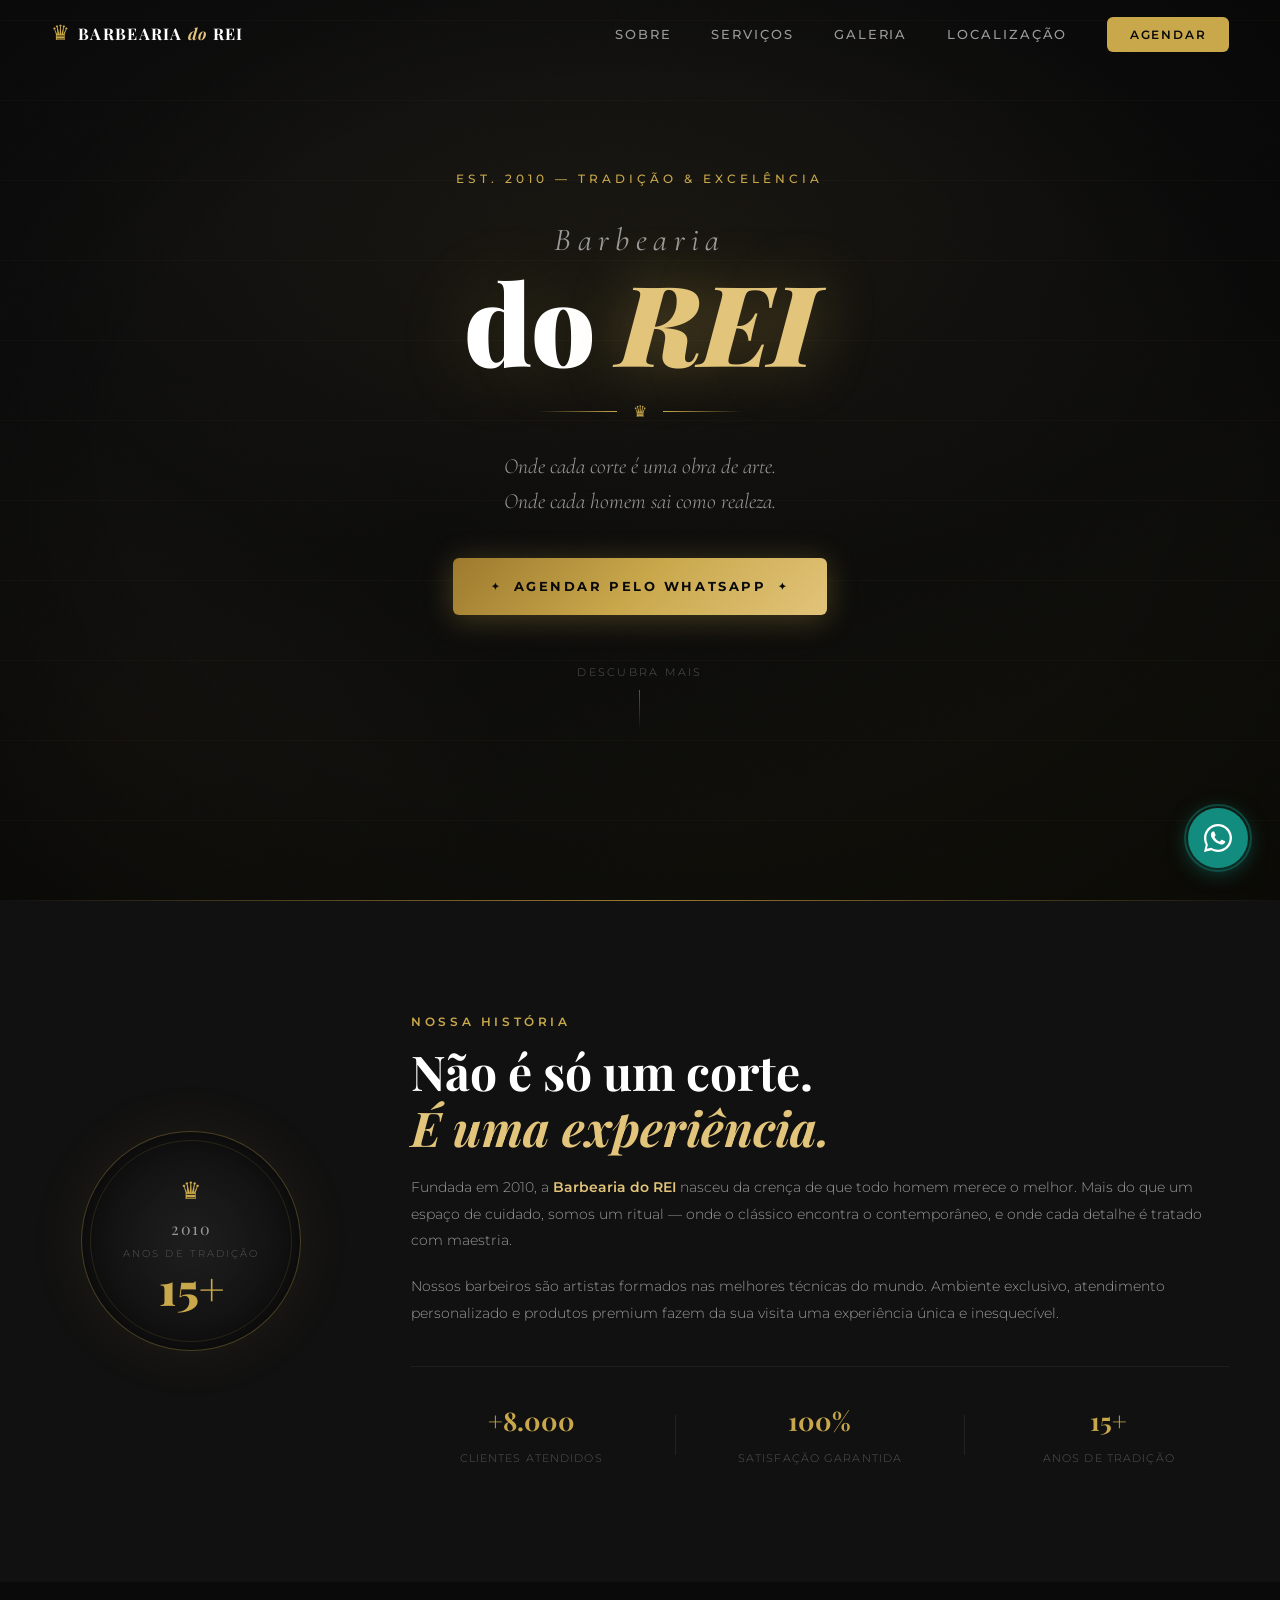
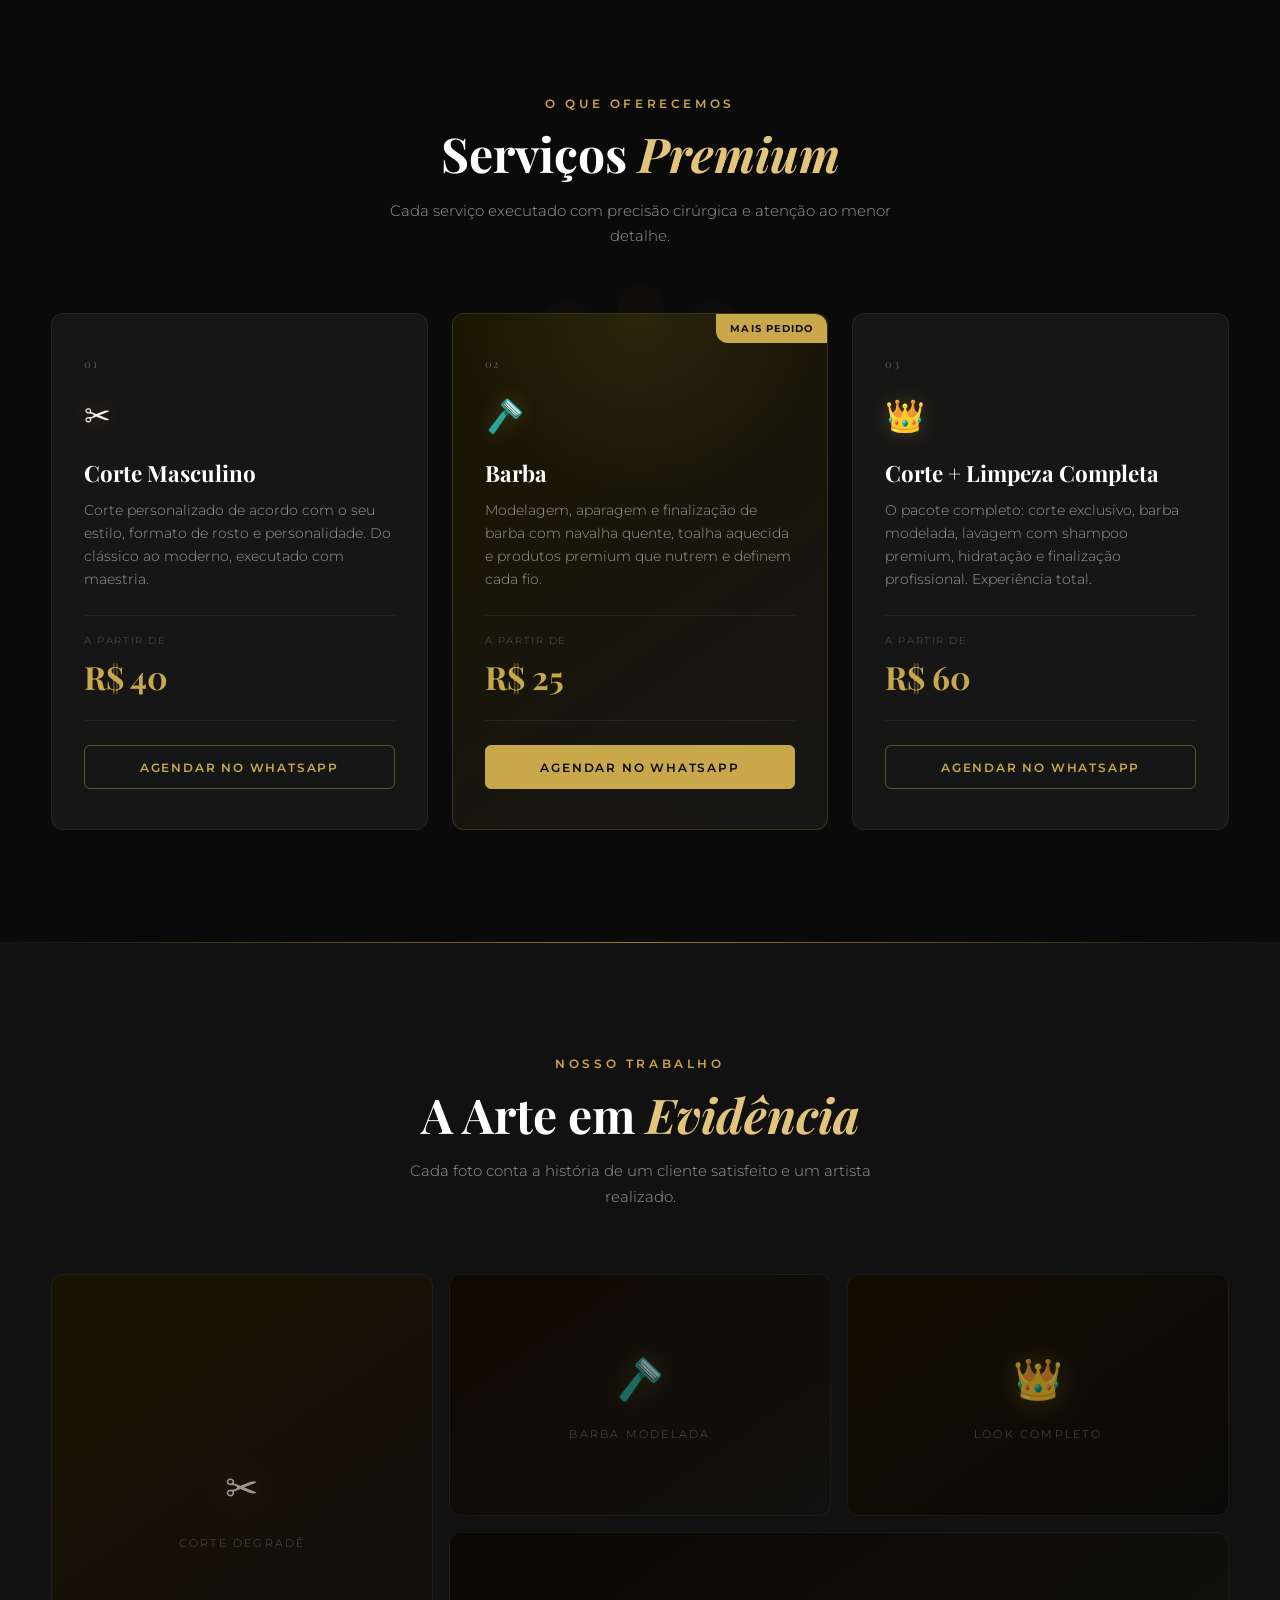
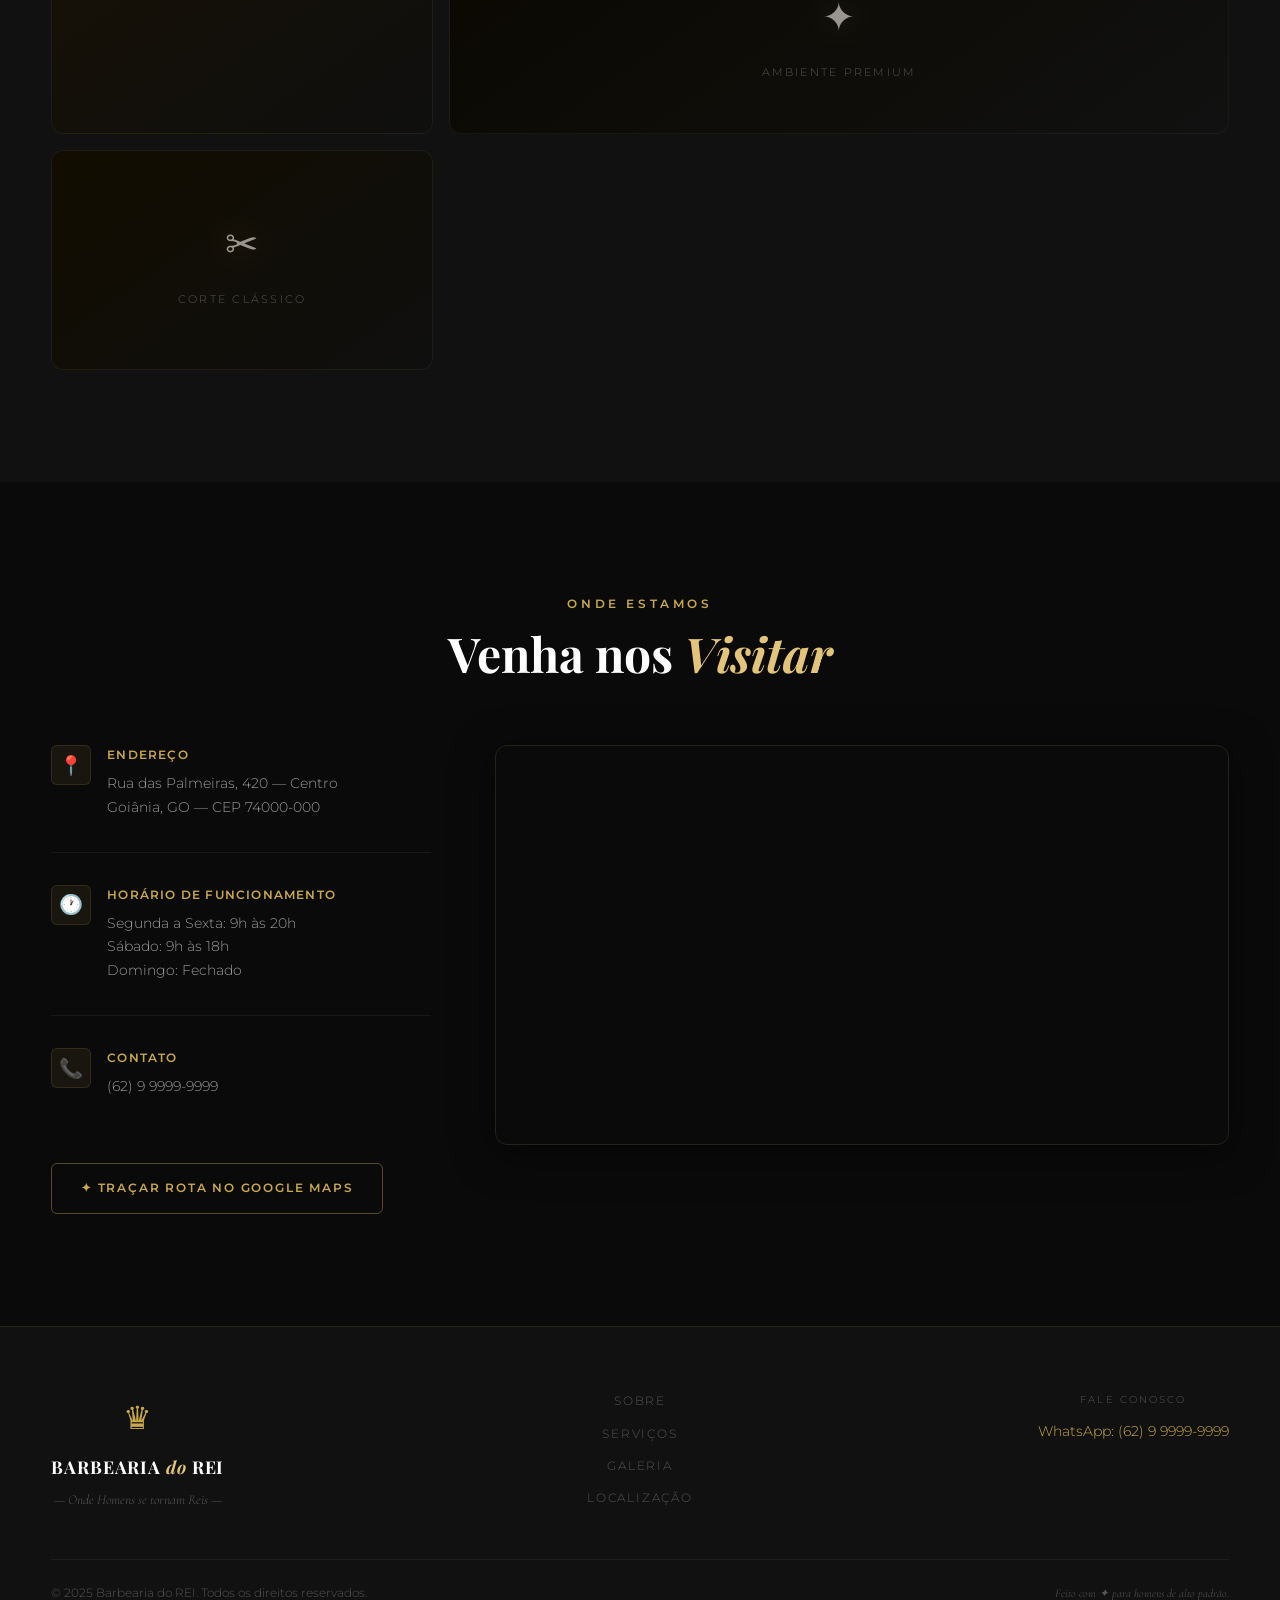
==== scripts/index.html @ 96e4cac2 "primeiro commit" ====
<!DOCTYPE html>
<html lang="pt-BR">
<head>
  <meta charset="UTF-8" />
  <meta name="viewport" content="width=device-width, initial-scale=1.0" />
  <title>Barbearia do REI — Cortes de Realeza</title>
  <link rel="stylesheet" href="style.css" />
  <link rel="preconnect" href="https://fonts.googleapis.com" />
  <link href="https://fonts.googleapis.com/css2?family=Playfair+Display:wght@400;700;900&family=Cormorant+Garamond:ital,wght@0,400;0,600;1,400&family=Montserrat:wght@300;400;500;600&display=swap" rel="stylesheet" />
</head>
<body>

  <!-- ========== NAVBAR ========== -->
  <nav class="navbar" id="navbar">
    <div class="nav-inner">
      <a href="#hero" class="nav-logo">
        <span class="logo-crown">♛</span>
        <span class="logo-text">BARBEARIA <em>do</em> REI</span>
      </a>
      <button class="nav-toggle" id="navToggle" aria-label="Menu">
        <span></span><span></span><span></span>
      </button>
      <ul class="nav-links" id="navLinks">
        <li><a href="#sobre" class="nav-link">Sobre</a></li>
        <li><a href="#servicos" class="nav-link">Serviços</a></li>
        <li><a href="#galeria" class="nav-link">Galeria</a></li>
        <li><a href="#localizacao" class="nav-link">Localização</a></li>
        <li>
          <a href="https://wa.me/5562999999999?text=Olá%2C%20quero%20agendar%20um%20horário%20na%20Barbearia%20do%20REI"
             class="nav-cta" target="_blank" rel="noopener">Agendar</a>
        </li>
      </ul>
    </div>
  </nav>

  <!-- ========== HERO ========== -->
  <section class="hero" id="hero">
    <div class="hero-bg">
      <div class="hero-grain"></div>
      <div class="hero-vignette"></div>
      <div class="hero-lines"></div>
    </div>
    <div class="hero-content">
      <p class="hero-eyebrow">Est. 2010 — Tradição &amp; Excelência</p>
      <h1 class="hero-title">
        <span class="hero-title-sub">Barbearia</span>
        <span class="hero-title-main">do <em>REI</em></span>
      </h1>
      <div class="hero-divider">
        <span class="divider-line"></span>
        <span class="divider-crown">♛</span>
        <span class="divider-line"></span>
      </div>
      <p class="hero-tagline">Onde cada corte é uma obra de arte.<br/>Onde cada homem sai como realeza.</p>
      <a href="https://wa.me/5562999999999?text=Olá%2C%20quero%20agendar%20um%20horário%20na%20Barbearia%20do%20REI"
         class="btn-hero" target="_blank" rel="noopener">
        <span class="btn-icon">✦</span>
        Agendar pelo WhatsApp
        <span class="btn-icon">✦</span>
      </a>
      <div class="hero-scroll-hint">
        <span>Descubra mais</span>
        <div class="scroll-arrow"></div>
      </div>
    </div>
  </section>

  <!-- ========== SOBRE ========== -->
  <section class="sobre" id="sobre">
    <div class="container">
      <div class="sobre-grid">
        <div class="sobre-badge-col">
          <div class="sobre-badge">
            <div class="badge-inner">
              <span class="badge-crown">♛</span>
              <span class="badge-year">2010</span>
              <span class="badge-label">Anos de Tradição</span>
              <span class="badge-number">15+</span>
            </div>
          </div>
        </div>
        <div class="sobre-text-col">
          <p class="section-eyebrow">Nossa história</p>
          <h2 class="section-title">Não é só um corte.<br/><em>É uma experiência.</em></h2>
          <p class="sobre-desc">
            Fundada em 2010, a <strong>Barbearia do REI</strong> nasceu da crença de que todo homem merece o melhor. Mais do que um espaço de cuidado, somos um ritual — onde o clássico encontra o contemporâneo, e onde cada detalhe é tratado com maestria.
          </p>
          <p class="sobre-desc">
            Nossos barbeiros são artistas formados nas melhores técnicas do mundo. Ambiente exclusivo, atendimento personalizado e produtos premium fazem da sua visita uma experiência única e inesquecível.
          </p>
          <div class="sobre-stats">
            <div class="stat">
              <span class="stat-num">+8.000</span>
              <span class="stat-label">Clientes atendidos</span>
            </div>
            <div class="stat-divider"></div>
            <div class="stat">
              <span class="stat-num">100%</span>
              <span class="stat-label">Satisfação garantida</span>
            </div>
            <div class="stat-divider"></div>
            <div class="stat">
              <span class="stat-num">15+</span>
              <span class="stat-label">Anos de tradição</span>
            </div>
          </div>
        </div>
      </div>
    </div>
  </section>

  <!-- ========== SERVIÇOS ========== -->
  <section class="servicos" id="servicos">
    <div class="container">
      <div class="section-header">
        <p class="section-eyebrow">O que oferecemos</p>
        <h2 class="section-title">Serviços <em>Premium</em></h2>
        <p class="section-sub">Cada serviço executado com precisão cirúrgica e atenção ao menor detalhe.</p>
      </div>
      <div class="cards-grid">

        <!-- Card 1 -->
        <article class="service-card" data-service="Corte Masculino">
          <div class="card-number">01</div>
          <div class="card-icon">✂</div>
          <h3 class="card-title">Corte Masculino</h3>
          <p class="card-desc">Corte personalizado de acordo com o seu estilo, formato de rosto e personalidade. Do clássico ao moderno, executado com maestria.</p>
          <div class="card-price">
            <span class="price-label">a partir de</span>
            <span class="price-value">R$ 40</span>
          </div>
          <button class="btn-agendar" onclick="agendarWhatsApp('Corte Masculino')">
            Agendar no WhatsApp
          </button>
          <div class="card-glow"></div>
        </article>

        <!-- Card 2 -->
        <article class="service-card card-featured" data-service="Barba">
          <div class="card-badge-top">Mais Pedido</div>
          <div class="card-number">02</div>
          <div class="card-icon">🪒</div>
          <h3 class="card-title">Barba</h3>
          <p class="card-desc">Modelagem, aparagem e finalização de barba com navalha quente, toalha aquecida e produtos premium que nutrem e definem cada fio.</p>
          <div class="card-price">
            <span class="price-label">a partir de</span>
            <span class="price-value">R$ 25</span>
          </div>
          <button class="btn-agendar btn-agendar-gold" onclick="agendarWhatsApp('Barba')">
            Agendar no WhatsApp
          </button>
          <div class="card-glow glow-gold"></div>
        </article>

        <!-- Card 3 -->
        <article class="service-card" data-service="Corte + Limpeza Completa">
          <div class="card-number">03</div>
          <div class="card-icon">👑</div>
          <h3 class="card-title">Corte + Limpeza Completa</h3>
          <p class="card-desc">O pacote completo: corte exclusivo, barba modelada, lavagem com shampoo premium, hidratação e finalização profissional. Experiência total.</p>
          <div class="card-price">
            <span class="price-label">a partir de</span>
            <span class="price-value">R$ 60</span>
          </div>
          <button class="btn-agendar" onclick="agendarWhatsApp('Corte + Limpeza Completa')">
            Agendar no WhatsApp
          </button>
          <div class="card-glow"></div>
        </article>

      </div>
    </div>
  </section>

  <!-- ========== GALERIA ========== -->
  <section class="galeria" id="galeria">
    <div class="container">
      <div class="section-header">
        <p class="section-eyebrow">Nosso trabalho</p>
        <h2 class="section-title">A Arte em <em>Evidência</em></h2>
        <p class="section-sub">Cada foto conta a história de um cliente satisfeito e um artista realizado.</p>
      </div>
      <div class="gallery-grid">
        <div class="gallery-item g-tall">
          <div class="gallery-placeholder gp-1">
            <span class="gp-icon">✂</span>
            <span class="gp-label">Corte Degradê</span>
          </div>
          <div class="gallery-overlay">
            <span>Degradê Perfeito</span>
          </div>
        </div>
        <div class="gallery-item">
          <div class="gallery-placeholder gp-2">
            <span class="gp-icon">🪒</span>
            <span class="gp-label">Barba Modelada</span>
          </div>
          <div class="gallery-overlay">
            <span>Barba de Rei</span>
          </div>
        </div>
        <div class="gallery-item">
          <div class="gallery-placeholder gp-3">
            <span class="gp-icon">👑</span>
            <span class="gp-label">Look Completo</span>
          </div>
          <div class="gallery-overlay">
            <span>Transformação Total</span>
          </div>
        </div>
        <div class="gallery-item g-wide">
          <div class="gallery-placeholder gp-4">
            <span class="gp-icon">✦</span>
            <span class="gp-label">Ambiente Premium</span>
          </div>
          <div class="gallery-overlay">
            <span>Espaço Exclusivo</span>
          </div>
        </div>
        <div class="gallery-item">
          <div class="gallery-placeholder gp-5">
            <span class="gp-icon">✂</span>
            <span class="gp-label">Corte Clássico</span>
          </div>
          <div class="gallery-overlay">
            <span>Estilo Atemporal</span>
          </div>
        </div>
      </div>
    </div>
  </section>

  <!-- ========== LOCALIZAÇÃO ========== -->
  <section class="localizacao" id="localizacao">
    <div class="container">
      <div class="section-header">
        <p class="section-eyebrow">Onde estamos</p>
        <h2 class="section-title">Venha nos <em>Visitar</em></h2>
      </div>
      <div class="local-grid">
        <div class="local-info">
          <div class="info-item">
            <span class="info-icon">📍</span>
            <div>
              <strong>Endereço</strong>
              <p>Rua das Palmeiras, 420 — Centro<br/>Goiânia, GO — CEP 74000-000</p>
            </div>
          </div>
          <div class="info-item">
            <span class="info-icon">🕐</span>
            <div>
              <strong>Horário de Funcionamento</strong>
              <p>Segunda a Sexta: 9h às 20h<br/>Sábado: 9h às 18h<br/>Domingo: Fechado</p>
            </div>
          </div>
          <div class="info-item">
            <span class="info-icon">📞</span>
            <div>
              <strong>Contato</strong>
              <p>(62) 9 9999-9999</p>
            </div>
          </div>
          <a href="https://www.google.com/maps?q=Goiânia,GO" target="_blank" rel="noopener" class="btn-rota">
            ✦ Traçar Rota no Google Maps
          </a>
        </div>
        <div class="local-map">
          <div class="map-frame">
            <iframe
              src="https://www.google.com/maps/embed?pb=!1m18!1m12!1m3!1d244640.74878455286!2d-49.40395679501953!3d-16.680882!2m3!1f0!2f0!3f0!3m2!1i1024!2i768!4f13.1!3m3!1m2!1s0x935ef1b0d9f51fcd%3A0xaedf78f8a0a9c9a4!2sGoiânia%2C%20GO!5e0!3m2!1spt-BR!2sbr!4v1699999999999!5m2!1spt-BR!2sbr"
              width="100%" height="100%" style="border:0;" allowfullscreen="" loading="lazy"
              referrerpolicy="no-referrer-when-downgrade" title="Localização Barbearia do REI">
            </iframe>
          </div>
        </div>
      </div>
    </div>
  </section>

  <!-- ========== FOOTER ========== -->
  <footer class="footer" id="footer">
    <div class="footer-top">
      <div class="footer-brand">
        <span class="footer-crown">♛</span>
        <span class="footer-name">BARBEARIA <em>do</em> REI</span>
        <p class="footer-slogan">— Onde Homens se tornam Reis —</p>
      </div>
      <div class="footer-links">
        <a href="#sobre">Sobre</a>
        <a href="#servicos">Serviços</a>
        <a href="#galeria">Galeria</a>
        <a href="#localizacao">Localização</a>
      </div>
      <div class="footer-social">
        <p class="footer-contact-label">Fale Conosco</p>
        <a href="https://wa.me/5562999999999?text=Olá%2C%20quero%20agendar%20um%20horário%20na%20Barbearia%20do%20REI"
           class="footer-wa" target="_blank" rel="noopener">
          WhatsApp: (62) 9 9999-9999
        </a>
      </div>
    </div>
    <div class="footer-bottom">
      <p>© 2025 Barbearia do REI. Todos os direitos reservados.</p>
      <p class="footer-craft">Feito com ✦ para homens de alto padrão.</p>
    </div>
  </footer>

  <!-- ========== WHATSAPP FIXO ========== -->
  <a href="https://wa.me/5562999999999?text=Olá%2C%20quero%20agendar%20um%20horário%20na%20Barbearia%20do%20REI"
     class="whatsapp-fab" target="_blank" rel="noopener" aria-label="WhatsApp">
    <svg viewBox="0 0 32 32" fill="currentColor" width="28" height="28">
      <path d="M16 0C7.163 0 0 7.163 0 16c0 2.817.734 5.463 2.018 7.761L0 32l8.486-2.002A15.94 15.94 0 0016 32c8.837 0 16-7.163 16-16S24.837 0 16 0zm0 29.333c-2.635 0-5.088-.713-7.195-1.957l-.516-.306-5.034 1.188 1.22-4.895-.337-.532A13.28 13.28 0 012.667 16C2.667 8.636 8.636 2.667 16 2.667c7.364 0 13.333 5.969 13.333 13.333 0 7.364-5.969 13.333-13.333 13.333zm7.3-9.984c-.4-.2-2.365-1.167-2.732-1.3-.367-.133-.634-.2-.9.2-.267.4-1.033 1.3-1.267 1.567-.233.267-.467.3-.867.1-.4-.2-1.687-.622-3.213-1.982-1.187-1.059-1.989-2.367-2.222-2.767-.234-.4-.025-.616.175-.816.182-.181.4-.467.6-.7.2-.233.267-.4.4-.667.133-.267.067-.5-.033-.7-.1-.2-.9-2.167-1.233-2.967-.325-.78-.655-.673-.9-.686l-.767-.013c-.267 0-.7.1-1.067.5-.367.4-1.4 1.367-1.4 3.334 0 1.967 1.433 3.867 1.633 4.133.2.267 2.822 4.306 6.834 5.839.955.412 1.7.659 2.281.844.958.305 1.831.262 2.52.159.769-.115 2.365-.968 2.699-1.902.333-.933.333-1.733.233-1.902-.1-.167-.367-.267-.767-.467z"/>
    </svg>
    <span class="fab-pulse"></span>
  </a>

  <script src="script.js"></script>
</body>
</html>
---- scripts/style.css ----
/* =============================================
   BARBEARIA DO REI — style.css
   Dark Luxury Premium Theme
   ============================================= */

/* ── CSS Variables ── */
:root {
  --black:       #0a0a0a;
  --dark:        #111111;
  --dark-2:      #161616;
  --dark-3:      #1e1e1e;
  --dark-4:      #252525;
  --gold:        #c9a84c;
  --gold-light:  #e2c47a;
  --gold-dark:   #9d7a2e;
  --cream:       #f5f0e8;
  --white:       #ffffff;
  --gray-400:    #9a9a9a;
  --gray-600:    #555555;
  --wa-green:    #25D366;

  --font-display: 'Playfair Display', Georgia, serif;
  --font-body:    'Montserrat', sans-serif;
  --font-elegant: 'Cormorant Garamond', Georgia, serif;

  --radius-sm:  6px;
  --radius-md:  12px;
  --radius-lg:  20px;

  --shadow-gold: 0 0 40px rgba(201, 168, 76, 0.15);
  --shadow-card: 0 8px 40px rgba(0,0,0,0.5);

  --transition: 0.3s cubic-bezier(0.4, 0, 0.2, 1);
}

/* ── Reset & Base ── */
*, *::before, *::after { box-sizing: border-box; margin: 0; padding: 0; }

html {
  scroll-behavior: smooth;
  font-size: 16px;
}

body {
  background-color: var(--black);
  color: var(--cream);
  font-family: var(--font-body);
  font-weight: 300;
  line-height: 1.7;
  overflow-x: hidden;
  -webkit-font-smoothing: antialiased;
}

a { text-decoration: none; color: inherit; }
ul { list-style: none; }
img { max-width: 100%; display: block; }
button { font-family: inherit; cursor: pointer; border: none; background: none; }

/* ── Container ── */
.container {
  width: 92%;
  max-width: 1200px;
  margin: 0 auto;
}

/* ── Section Shared ── */
.section-header {
  text-align: center;
  margin-bottom: 4rem;
}

.section-eyebrow {
  font-family: var(--font-body);
  font-size: 0.75rem;
  font-weight: 600;
  letter-spacing: 0.3em;
  text-transform: uppercase;
  color: var(--gold);
  margin-bottom: 0.75rem;
}

.section-title {
  font-family: var(--font-display);
  font-size: clamp(2rem, 4vw, 3rem);
  font-weight: 700;
  line-height: 1.15;
  color: var(--white);
}

.section-title em {
  font-style: italic;
  color: var(--gold-light);
}

.section-sub {
  margin-top: 1rem;
  color: var(--gray-400);
  font-size: 0.95rem;
  max-width: 520px;
  margin-left: auto;
  margin-right: auto;
}

/* ============================================
   NAVBAR
   ============================================ */
.navbar {
  position: fixed;
  top: 0;
  left: 0;
  right: 0;
  z-index: 1000;
  padding: 1.25rem 0;
  transition: background var(--transition), padding var(--transition), box-shadow var(--transition);
}

.navbar.scrolled {
  background: rgba(10,10,10,0.97);
  padding: 0.85rem 0;
  box-shadow: 0 1px 0 rgba(201,168,76,0.15), 0 4px 30px rgba(0,0,0,0.6);
  backdrop-filter: blur(12px);
}

.nav-inner {
  width: 92%;
  max-width: 1200px;
  margin: 0 auto;
  display: flex;
  align-items: center;
  justify-content: space-between;
}

.nav-logo {
  display: flex;
  align-items: center;
  gap: 0.5rem;
  text-decoration: none;
}

.logo-crown {
  color: var(--gold);
  font-size: 1.3rem;
  line-height: 1;
}

.logo-text {
  font-family: var(--font-display);
  font-size: 1rem;
  font-weight: 700;
  letter-spacing: 0.08em;
  color: var(--white);
}

.logo-text em {
  font-style: italic;
  color: var(--gold-light);
}

.nav-links {
  display: flex;
  align-items: center;
  gap: 2.5rem;
}

.nav-link {
  font-size: 0.8rem;
  font-weight: 500;
  letter-spacing: 0.15em;
  text-transform: uppercase;
  color: var(--gray-400);
  transition: color var(--transition);
  position: relative;
}

.nav-link::after {
  content: '';
  position: absolute;
  bottom: -4px;
  left: 0;
  width: 0;
  height: 1px;
  background: var(--gold);
  transition: width var(--transition);
}

.nav-link:hover { color: var(--white); }
.nav-link:hover::after { width: 100%; }

.nav-cta {
  font-size: 0.75rem;
  font-weight: 600;
  letter-spacing: 0.15em;
  text-transform: uppercase;
  color: var(--black);
  background: var(--gold);
  padding: 0.65rem 1.4rem;
  border-radius: var(--radius-sm);
  transition: background var(--transition), transform var(--transition);
}

.nav-cta:hover {
  background: var(--gold-light);
  transform: translateY(-1px);
}

.nav-toggle {
  display: none;
  flex-direction: column;
  gap: 5px;
  padding: 4px;
}

.nav-toggle span {
  display: block;
  width: 24px;
  height: 2px;
  background: var(--white);
  border-radius: 2px;
  transition: transform var(--transition), opacity var(--transition);
}

/* ============================================
   HERO
   ============================================ */
.hero {
  position: relative;
  min-height: 100vh;
  display: flex;
  align-items: center;
  justify-content: center;
  text-align: center;
  overflow: hidden;
}

.hero-bg {
  position: absolute;
  inset: 0;
  background:
    radial-gradient(ellipse 80% 60% at 50% 30%, rgba(201,168,76,0.07) 0%, transparent 60%),
    radial-gradient(ellipse 60% 80% at 10% 80%, rgba(201,168,76,0.04) 0%, transparent 50%),
    linear-gradient(160deg, #0f0f0f 0%, #0a0a0a 50%, #111008 100%);
}

.hero-grain {
  position: absolute;
  inset: 0;
  background-image: url("data:image/svg+xml,%3Csvg viewBox='0 0 256 256' xmlns='http://www.w3.org/2000/svg'%3E%3Cfilter id='noise'%3E%3CfeTurbulence type='fractalNoise' baseFrequency='0.9' numOctaves='4' stitchTiles='stitch'/%3E%3C/filter%3E%3Crect width='100%25' height='100%25' filter='url(%23noise)' opacity='0.04'/%3E%3C/svg%3E");
  background-repeat: repeat;
  background-size: 200px 200px;
  opacity: 0.4;
  pointer-events: none;
}

.hero-vignette {
  position: absolute;
  inset: 0;
  background: radial-gradient(ellipse 100% 100% at 50% 50%, transparent 40%, rgba(0,0,0,0.8) 100%);
  pointer-events: none;
}

.hero-lines {
  position: absolute;
  inset: 0;
  background-image:
    repeating-linear-gradient(0deg, transparent, transparent 79px, rgba(201,168,76,0.03) 79px, rgba(201,168,76,0.03) 80px);
  pointer-events: none;
}

.hero-content {
  position: relative;
  z-index: 2;
  padding: 2rem 1rem;
  max-width: 800px;
  animation: heroFadeIn 1.2s ease both;
}

@keyframes heroFadeIn {
  from { opacity: 0; transform: translateY(30px); }
  to   { opacity: 1; transform: translateY(0); }
}

.hero-eyebrow {
  font-size: 0.72rem;
  font-weight: 500;
  letter-spacing: 0.35em;
  text-transform: uppercase;
  color: var(--gold);
  margin-bottom: 1.5rem;
  opacity: 0;
  animation: heroFadeIn 0.8s ease 0.2s both;
}

.hero-title {
  display: flex;
  flex-direction: column;
  align-items: center;
  gap: 0;
  margin-bottom: 1.5rem;
}

.hero-title-sub {
  font-family: var(--font-elegant);
  font-size: clamp(1.4rem, 4vw, 2rem);
  font-weight: 400;
  font-style: italic;
  color: var(--gray-400);
  letter-spacing: 0.2em;
  opacity: 0;
  animation: heroFadeIn 0.8s ease 0.4s both;
}

.hero-title-main {
  font-family: var(--font-display);
  font-size: clamp(3.5rem, 10vw, 7rem);
  font-weight: 900;
  letter-spacing: -0.01em;
  line-height: 0.95;
  color: var(--white);
  text-shadow: 0 0 80px rgba(201,168,76,0.2);
  opacity: 0;
  animation: heroFadeIn 0.8s ease 0.55s both;
}

.hero-title-main em {
  font-style: italic;
  color: var(--gold-light);
  text-shadow: 0 0 60px rgba(201,168,76,0.4);
}

.hero-divider {
  display: flex;
  align-items: center;
  justify-content: center;
  gap: 1rem;
  margin: 1.5rem auto 1.5rem;
  opacity: 0;
  animation: heroFadeIn 0.8s ease 0.7s both;
}

.divider-line {
  display: block;
  height: 1px;
  width: 80px;
  background: linear-gradient(90deg, transparent, var(--gold));
}

.divider-line:last-child {
  background: linear-gradient(90deg, var(--gold), transparent);
}

.divider-crown {
  color: var(--gold);
  font-size: 1rem;
}

.hero-tagline {
  font-family: var(--font-elegant);
  font-size: clamp(1rem, 2.5vw, 1.35rem);
  font-style: italic;
  color: var(--gray-400);
  line-height: 1.6;
  margin-bottom: 2.5rem;
  opacity: 0;
  animation: heroFadeIn 0.8s ease 0.85s both;
}

.btn-hero {
  display: inline-flex;
  align-items: center;
  gap: 0.75rem;
  background: linear-gradient(135deg, var(--gold-dark), var(--gold), var(--gold-light));
  color: var(--black);
  font-size: 0.8rem;
  font-weight: 700;
  letter-spacing: 0.2em;
  text-transform: uppercase;
  padding: 1.1rem 2.4rem;
  border-radius: var(--radius-sm);
  position: relative;
  overflow: hidden;
  transition: transform var(--transition), box-shadow var(--transition);
  box-shadow: 0 4px 30px rgba(201,168,76,0.3);
  opacity: 0;
  animation: heroFadeIn 0.8s ease 1s both;
}

.btn-hero::before {
  content: '';
  position: absolute;
  inset: 0;
  background: linear-gradient(135deg, var(--gold-light), var(--gold));
  opacity: 0;
  transition: opacity var(--transition);
}

.btn-hero:hover {
  transform: translateY(-3px);
  box-shadow: 0 8px 40px rgba(201,168,76,0.45);
}

.btn-hero:hover::before { opacity: 1; }

.btn-hero span, .btn-hero { position: relative; z-index: 1; }

.btn-icon {
  font-size: 0.6rem;
  position: relative;
}

.hero-scroll-hint {
  margin-top: 3rem;
  display: flex;
  flex-direction: column;
  align-items: center;
  gap: 0.5rem;
  color: var(--gray-600);
  font-size: 0.7rem;
  letter-spacing: 0.2em;
  text-transform: uppercase;
  opacity: 0;
  animation: heroFadeIn 0.8s ease 1.3s both;
}

.scroll-arrow {
  width: 1px;
  height: 40px;
  background: linear-gradient(to bottom, var(--gray-600), transparent);
  animation: scrollPulse 2s ease-in-out infinite;
}

@keyframes scrollPulse {
  0%, 100% { opacity: 0.4; transform: scaleY(1); }
  50% { opacity: 1; transform: scaleY(1.2); }
}

/* ============================================
   SOBRE
   ============================================ */
.sobre {
  padding: 7rem 0;
  background: var(--dark);
  position: relative;
}

.sobre::before {
  content: '';
  position: absolute;
  top: 0;
  left: 0;
  right: 0;
  height: 1px;
  background: linear-gradient(90deg, transparent, var(--gold-dark), transparent);
}

.sobre-grid {
  display: grid;
  grid-template-columns: 280px 1fr;
  gap: 5rem;
  align-items: center;
}

.sobre-badge-col {
  display: flex;
  justify-content: center;
}

.sobre-badge {
  width: 220px;
  height: 220px;
  border-radius: 50%;
  border: 1px solid rgba(201,168,76,0.3);
  display: flex;
  align-items: center;
  justify-content: center;
  position: relative;
  box-shadow: 0 0 60px rgba(201,168,76,0.08), inset 0 0 40px rgba(0,0,0,0.5);
  background: radial-gradient(ellipse at center, var(--dark-3) 0%, var(--dark) 70%);
}

.sobre-badge::before {
  content: '';
  position: absolute;
  inset: 8px;
  border-radius: 50%;
  border: 1px solid rgba(201,168,76,0.15);
}

.badge-inner {
  display: flex;
  flex-direction: column;
  align-items: center;
  gap: 0.2rem;
  text-align: center;
}

.badge-crown {
  font-size: 1.5rem;
  color: var(--gold);
  display: block;
}

.badge-year {
  font-family: var(--font-display);
  font-size: 1rem;
  color: var(--gray-400);
  letter-spacing: 0.1em;
}

.badge-label {
  font-size: 0.65rem;
  letter-spacing: 0.2em;
  text-transform: uppercase;
  color: var(--gray-600);
}

.badge-number {
  font-family: var(--font-display);
  font-size: 2.8rem;
  font-weight: 900;
  color: var(--gold);
  line-height: 1;
}

.sobre-text-col .section-eyebrow { text-align: left; }
.sobre-text-col .section-title   { text-align: left; }

.sobre-desc {
  color: var(--gray-400);
  font-size: 0.9rem;
  line-height: 1.85;
  margin-top: 1.2rem;
}

.sobre-desc strong {
  color: var(--gold-light);
  font-weight: 600;
}

.sobre-stats {
  display: flex;
  align-items: center;
  gap: 1.5rem;
  margin-top: 2.5rem;
  padding-top: 2rem;
  border-top: 1px solid rgba(255,255,255,0.06);
}

.stat { text-align: center; flex: 1; }

.stat-num {
  display: block;
  font-family: var(--font-display);
  font-size: 1.6rem;
  font-weight: 700;
  color: var(--gold);
}

.stat-label {
  font-size: 0.7rem;
  letter-spacing: 0.1em;
  color: var(--gray-600);
  text-transform: uppercase;
}

.stat-divider {
  width: 1px;
  height: 40px;
  background: rgba(255,255,255,0.08);
}

/* ============================================
   SERVIÇOS
   ============================================ */
.servicos {
  padding: 7rem 0;
  background: var(--black);
  position: relative;
  overflow: hidden;
}

.servicos::before {
  content: '♛';
  position: absolute;
  top: 50%;
  left: 50%;
  transform: translate(-50%, -50%);
  font-size: 35vw;
  color: rgba(201,168,76,0.02);
  pointer-events: none;
  font-family: serif;
  line-height: 1;
}

.cards-grid {
  display: grid;
  grid-template-columns: repeat(3, 1fr);
  gap: 1.5rem;
}

.service-card {
  background: var(--dark-2);
  border: 1px solid rgba(255,255,255,0.06);
  border-radius: var(--radius-md);
  padding: 2.5rem 2rem;
  position: relative;
  overflow: hidden;
  display: flex;
  flex-direction: column;
  gap: 0;
  transition: transform var(--transition), border-color var(--transition), box-shadow var(--transition);
}

.service-card:hover {
  transform: translateY(-6px);
  border-color: rgba(201,168,76,0.25);
  box-shadow: var(--shadow-card), var(--shadow-gold);
}

.service-card:hover .card-glow { opacity: 1; }

.card-featured {
  background: linear-gradient(145deg, #1a1600, var(--dark-2));
  border-color: rgba(201,168,76,0.2);
}

.card-badge-top {
  position: absolute;
  top: 0;
  right: 0;
  background: var(--gold);
  color: var(--black);
  font-size: 0.65rem;
  font-weight: 700;
  letter-spacing: 0.1em;
  text-transform: uppercase;
  padding: 0.35rem 0.9rem;
  border-radius: 0 var(--radius-md) 0 var(--radius-md);
}

.card-number {
  font-family: var(--font-display);
  font-size: 0.7rem;
  color: var(--gray-600);
  letter-spacing: 0.15em;
  margin-bottom: 1rem;
}

.card-icon {
  font-size: 2rem;
  margin-bottom: 1rem;
  display: block;
  filter: drop-shadow(0 0 10px rgba(201,168,76,0.3));
}

.card-title {
  font-family: var(--font-display);
  font-size: 1.4rem;
  font-weight: 700;
  color: var(--white);
  margin-bottom: 0.75rem;
  line-height: 1.2;
}

.card-desc {
  font-size: 0.85rem;
  color: var(--gray-400);
  line-height: 1.7;
  flex: 1;
  margin-bottom: 1.5rem;
}

.card-price {
  display: flex;
  flex-direction: column;
  margin-bottom: 1.5rem;
  padding: 1rem 0;
  border-top: 1px solid rgba(255,255,255,0.06);
  border-bottom: 1px solid rgba(255,255,255,0.06);
}

.price-label {
  font-size: 0.65rem;
  letter-spacing: 0.15em;
  text-transform: uppercase;
  color: var(--gray-600);
}

.price-value {
  font-family: var(--font-display);
  font-size: 2rem;
  font-weight: 700;
  color: var(--gold);
}

.btn-agendar {
  display: block;
  width: 100%;
  padding: 0.85rem;
  background: transparent;
  border: 1px solid rgba(201,168,76,0.4);
  color: var(--gold);
  font-family: var(--font-body);
  font-size: 0.75rem;
  font-weight: 600;
  letter-spacing: 0.15em;
  text-transform: uppercase;
  border-radius: var(--radius-sm);
  cursor: pointer;
  transition: background var(--transition), color var(--transition), border-color var(--transition), transform var(--transition);
}

.btn-agendar:hover {
  background: var(--gold);
  color: var(--black);
  border-color: var(--gold);
  transform: translateY(-1px);
}

.btn-agendar-gold {
  background: var(--gold);
  color: var(--black);
  border-color: var(--gold);
}

.btn-agendar-gold:hover {
  background: var(--gold-light);
  border-color: var(--gold-light);
}

.card-glow {
  position: absolute;
  top: 0;
  left: 0;
  right: 0;
  bottom: 0;
  background: radial-gradient(ellipse 70% 50% at 50% 0%, rgba(201,168,76,0.05) 0%, transparent 70%);
  pointer-events: none;
  opacity: 0;
  transition: opacity var(--transition);
}

.glow-gold {
  background: radial-gradient(ellipse 70% 50% at 50% 0%, rgba(201,168,76,0.1) 0%, transparent 70%);
  opacity: 1;
}

/* ============================================
   GALERIA
   ============================================ */
.galeria {
  padding: 7rem 0;
  background: var(--dark);
  position: relative;
}

.galeria::before {
  content: '';
  position: absolute;
  top: 0; left: 0; right: 0;
  height: 1px;
  background: linear-gradient(90deg, transparent, var(--gold-dark), transparent);
}

.gallery-grid {
  display: grid;
  grid-template-columns: repeat(3, 1fr);
  grid-template-rows: auto auto;
  gap: 1rem;
}

.gallery-item {
  position: relative;
  border-radius: var(--radius-md);
  overflow: hidden;
  cursor: pointer;
}

.g-tall { grid-row: span 2; }
.g-wide { grid-column: span 2; }

.gallery-placeholder {
  width: 100%;
  height: 100%;
  min-height: 220px;
  display: flex;
  flex-direction: column;
  align-items: center;
  justify-content: center;
  gap: 0.75rem;
  border-radius: var(--radius-md);
  border: 1px solid rgba(255,255,255,0.06);
  transition: transform var(--transition);
}

.g-tall .gallery-placeholder { min-height: 460px; }
.g-wide .gallery-placeholder { min-height: 180px; }

.gallery-item:hover .gallery-placeholder { transform: scale(1.03); }
.gallery-item:hover .gallery-overlay { opacity: 1; }

.gp-1 { background: linear-gradient(145deg, #1a1200, #0f0f0f); }
.gp-2 { background: linear-gradient(145deg, #0f0a00, #111); }
.gp-3 { background: linear-gradient(145deg, #130e00, #0a0a0a); }
.gp-4 { background: linear-gradient(145deg, #0a0800, #111); }
.gp-5 { background: linear-gradient(145deg, #120d00, #0f0f0f); }

.gp-icon {
  font-size: 2.5rem;
  opacity: 0.6;
  display: block;
  filter: drop-shadow(0 0 15px rgba(201,168,76,0.4));
}

.gp-label {
  font-size: 0.7rem;
  letter-spacing: 0.2em;
  text-transform: uppercase;
  color: var(--gray-600);
}

.gallery-overlay {
  position: absolute;
  inset: 0;
  background: linear-gradient(to top, rgba(0,0,0,0.85) 0%, transparent 60%);
  display: flex;
  align-items: flex-end;
  padding: 1.25rem;
  opacity: 0;
  transition: opacity var(--transition);
  border-radius: var(--radius-md);
}

.gallery-overlay span {
  font-family: var(--font-elegant);
  font-size: 1rem;
  font-style: italic;
  color: var(--gold-light);
  letter-spacing: 0.05em;
}

/* ============================================
   LOCALIZAÇÃO
   ============================================ */
.localizacao {
  padding: 7rem 0;
  background: var(--black);
}

.local-grid {
  display: grid;
  grid-template-columns: 380px 1fr;
  gap: 4rem;
  align-items: start;
}

.info-item {
  display: flex;
  gap: 1rem;
  margin-bottom: 2rem;
  padding-bottom: 2rem;
  border-bottom: 1px solid rgba(255,255,255,0.06);
}

.info-item:last-of-type {
  border-bottom: none;
  margin-bottom: 2rem;
}

.info-icon {
  font-size: 1.2rem;
  flex-shrink: 0;
  width: 40px;
  height: 40px;
  display: flex;
  align-items: center;
  justify-content: center;
  background: rgba(201,168,76,0.08);
  border-radius: var(--radius-sm);
  border: 1px solid rgba(201,168,76,0.15);
}

.info-item strong {
  display: block;
  font-size: 0.75rem;
  letter-spacing: 0.1em;
  text-transform: uppercase;
  color: var(--gold);
  margin-bottom: 0.4rem;
  font-weight: 600;
}

.info-item p {
  font-size: 0.88rem;
  color: var(--gray-400);
  line-height: 1.7;
}

.btn-rota {
  display: inline-block;
  padding: 0.9rem 1.8rem;
  background: transparent;
  border: 1px solid rgba(201,168,76,0.4);
  color: var(--gold);
  font-size: 0.75rem;
  font-weight: 600;
  letter-spacing: 0.15em;
  text-transform: uppercase;
  border-radius: var(--radius-sm);
  transition: background var(--transition), color var(--transition), transform var(--transition);
}

.btn-rota:hover {
  background: var(--gold);
  color: var(--black);
  transform: translateY(-2px);
}

.local-map {
  position: sticky;
  top: 100px;
}

.map-frame {
  border-radius: var(--radius-md);
  overflow: hidden;
  height: 400px;
  border: 1px solid rgba(201,168,76,0.15);
  box-shadow: var(--shadow-card);
  filter: grayscale(40%) contrast(1.1);
  transition: filter var(--transition);
}

.map-frame:hover { filter: grayscale(0%) contrast(1); }

/* ============================================
   FOOTER
   ============================================ */
.footer {
  background: var(--dark);
  border-top: 1px solid rgba(201,168,76,0.12);
}

.footer-top {
  padding: 4rem 0 3rem;
  width: 92%;
  max-width: 1200px;
  margin: 0 auto;
  display: grid;
  grid-template-columns: 1fr auto 1fr;
  gap: 3rem;
  align-items: start;
  justify-items: center;
}

.footer-brand {
  display: flex;
  flex-direction: column;
  align-items: center;
  gap: 0.4rem;
  text-align: center;
  justify-self: start;
}

.footer-crown {
  font-size: 2rem;
  color: var(--gold);
  display: block;
}

.footer-name {
  font-family: var(--font-display);
  font-size: 1.1rem;
  font-weight: 700;
  color: var(--white);
  letter-spacing: 0.05em;
}

.footer-name em {
  font-style: italic;
  color: var(--gold-light);
}

.footer-slogan {
  font-family: var(--font-elegant);
  font-style: italic;
  font-size: 0.85rem;
  color: var(--gray-600);
}

.footer-links {
  display: flex;
  flex-direction: column;
  gap: 0.75rem;
  align-items: center;
}

.footer-links a {
  font-size: 0.75rem;
  letter-spacing: 0.15em;
  text-transform: uppercase;
  color: var(--gray-600);
  transition: color var(--transition);
}

.footer-links a:hover { color: var(--gold); }

.footer-social {
  text-align: center;
  justify-self: end;
}

.footer-contact-label {
  font-size: 0.65rem;
  letter-spacing: 0.2em;
  text-transform: uppercase;
  color: var(--gray-600);
  margin-bottom: 0.5rem;
}

.footer-wa {
  font-size: 0.85rem;
  color: var(--gold);
  transition: color var(--transition);
}

.footer-wa:hover { color: var(--gold-light); }

.footer-bottom {
  border-top: 1px solid rgba(255,255,255,0.05);
  padding: 1.5rem 0;
  width: 92%;
  max-width: 1200px;
  margin: 0 auto;
  display: flex;
  justify-content: space-between;
  align-items: center;
}

.footer-bottom p {
  font-size: 0.72rem;
  color: var(--gray-600);
}

.footer-craft { font-family: var(--font-elegant); font-style: italic; }

/* ============================================
   WHATSAPP FAB
   ============================================ */
.whatsapp-fab {
  position: fixed;
  bottom: 2rem;
  right: 2rem;
  z-index: 999;
  width: 60px;
  height: 60px;
  background: #128C7E;
  border-radius: 50%;
  display: flex;
  align-items: center;
  justify-content: center;
  color: var(--white);
  box-shadow: 0 4px 20px rgba(18,140,126,0.5);
  transition: transform var(--transition), box-shadow var(--transition);
}

.whatsapp-fab:hover {
  transform: scale(1.1) translateY(-3px);
  box-shadow: 0 8px 30px rgba(18,140,126,0.65);
}

.fab-pulse {
  position: absolute;
  inset: -4px;
  border-radius: 50%;
  border: 2px solid rgba(18,140,126,0.4);
  animation: fabPulse 2s ease-in-out infinite;
}

@keyframes fabPulse {
  0%, 100% { transform: scale(1); opacity: 0.5; }
  50% { transform: scale(1.18); opacity: 0; }
}

/* ============================================
   RESPONSIVE
   ============================================ */
@media (max-width: 1024px) {
  .sobre-grid { grid-template-columns: 1fr; gap: 3rem; }
  .sobre-badge-col { display: none; }
  .cards-grid { grid-template-columns: 1fr 1fr; }
  .service-card:last-child { grid-column: 1 / -1; max-width: 420px; margin: 0 auto; }
  .local-grid { grid-template-columns: 1fr; }
  .local-map { position: static; }
  .footer-top { grid-template-columns: 1fr 1fr; grid-template-rows: auto auto; }
  .footer-brand { justify-self: start; }
  .footer-social { justify-self: end; }
  .footer-links { grid-column: 1 / -1; flex-direction: row; gap: 2rem; justify-self: center; }
}

@media (max-width: 768px) {
  .nav-links {
    position: fixed;
    top: 0;
    right: -100%;
    width: 80%;
    max-width: 320px;
    height: 100vh;
    background: rgba(10,10,10,0.98);
    backdrop-filter: blur(20px);
    flex-direction: column;
    align-items: center;
    justify-content: center;
    gap: 2rem;
    transition: right var(--transition);
    border-left: 1px solid rgba(201,168,76,0.1);
  }

  .nav-links.open { right: 0; }
  .nav-link { font-size: 1rem; }
  .nav-cta { font-size: 0.85rem; padding: 0.9rem 2rem; }
  .nav-toggle { display: flex; }

  .nav-toggle.active span:nth-child(1) { transform: translateY(7px) rotate(45deg); }
  .nav-toggle.active span:nth-child(2) { opacity: 0; }
  .nav-toggle.active span:nth-child(3) { transform: translateY(-7px) rotate(-45deg); }

  .cards-grid {
    grid-template-columns: 1fr;
  }
  .service-card:last-child {
    grid-column: unset;
    max-width: 100%;
  }

  .gallery-grid {
    grid-template-columns: 1fr 1fr;
  }
  .g-tall { grid-row: auto; }
  .g-wide { grid-column: auto; }
  .gallery-placeholder { min-height: 160px !important; }

  .sobre-stats {
    flex-direction: column;
    gap: 1rem;
    text-align: center;
  }

  .stat-divider {
    width: 40px;
    height: 1px;
  }

  .footer-top {
    grid-template-columns: 1fr;
    text-align: center;
    gap: 2rem;
  }

  .footer-brand,
  .footer-social { justify-self: center; }

  .footer-links { flex-direction: column; gap: 0.75rem; }

  .footer-bottom {
    flex-direction: column;
    gap: 0.5rem;
    text-align: center;
  }

  .whatsapp-fab {
    bottom: 1.5rem;
    right: 1.5rem;
    width: 54px;
    height: 54px;
  }
}

@media (max-width: 480px) {
  .gallery-grid { grid-template-columns: 1fr; }
  .g-wide, .g-tall { grid-column: auto; grid-row: auto; }
  .gallery-placeholder { min-height: 140px !important; }

  .hero-title-main { font-size: clamp(3rem, 15vw, 5rem); }
}

/* ============================================
   SCROLL ANIMATIONS
   ============================================ */
.reveal {
  opacity: 0;
  transform: translateY(24px);
  transition: opacity 0.7s ease, transform 0.7s ease;
}

.reveal.visible {
  opacity: 1;
  transform: translateY(0);
}

.reveal-delay-1 { transition-delay: 0.1s; }
.reveal-delay-2 { transition-delay: 0.2s; }
.reveal-delay-3 { transition-delay: 0.3s; }
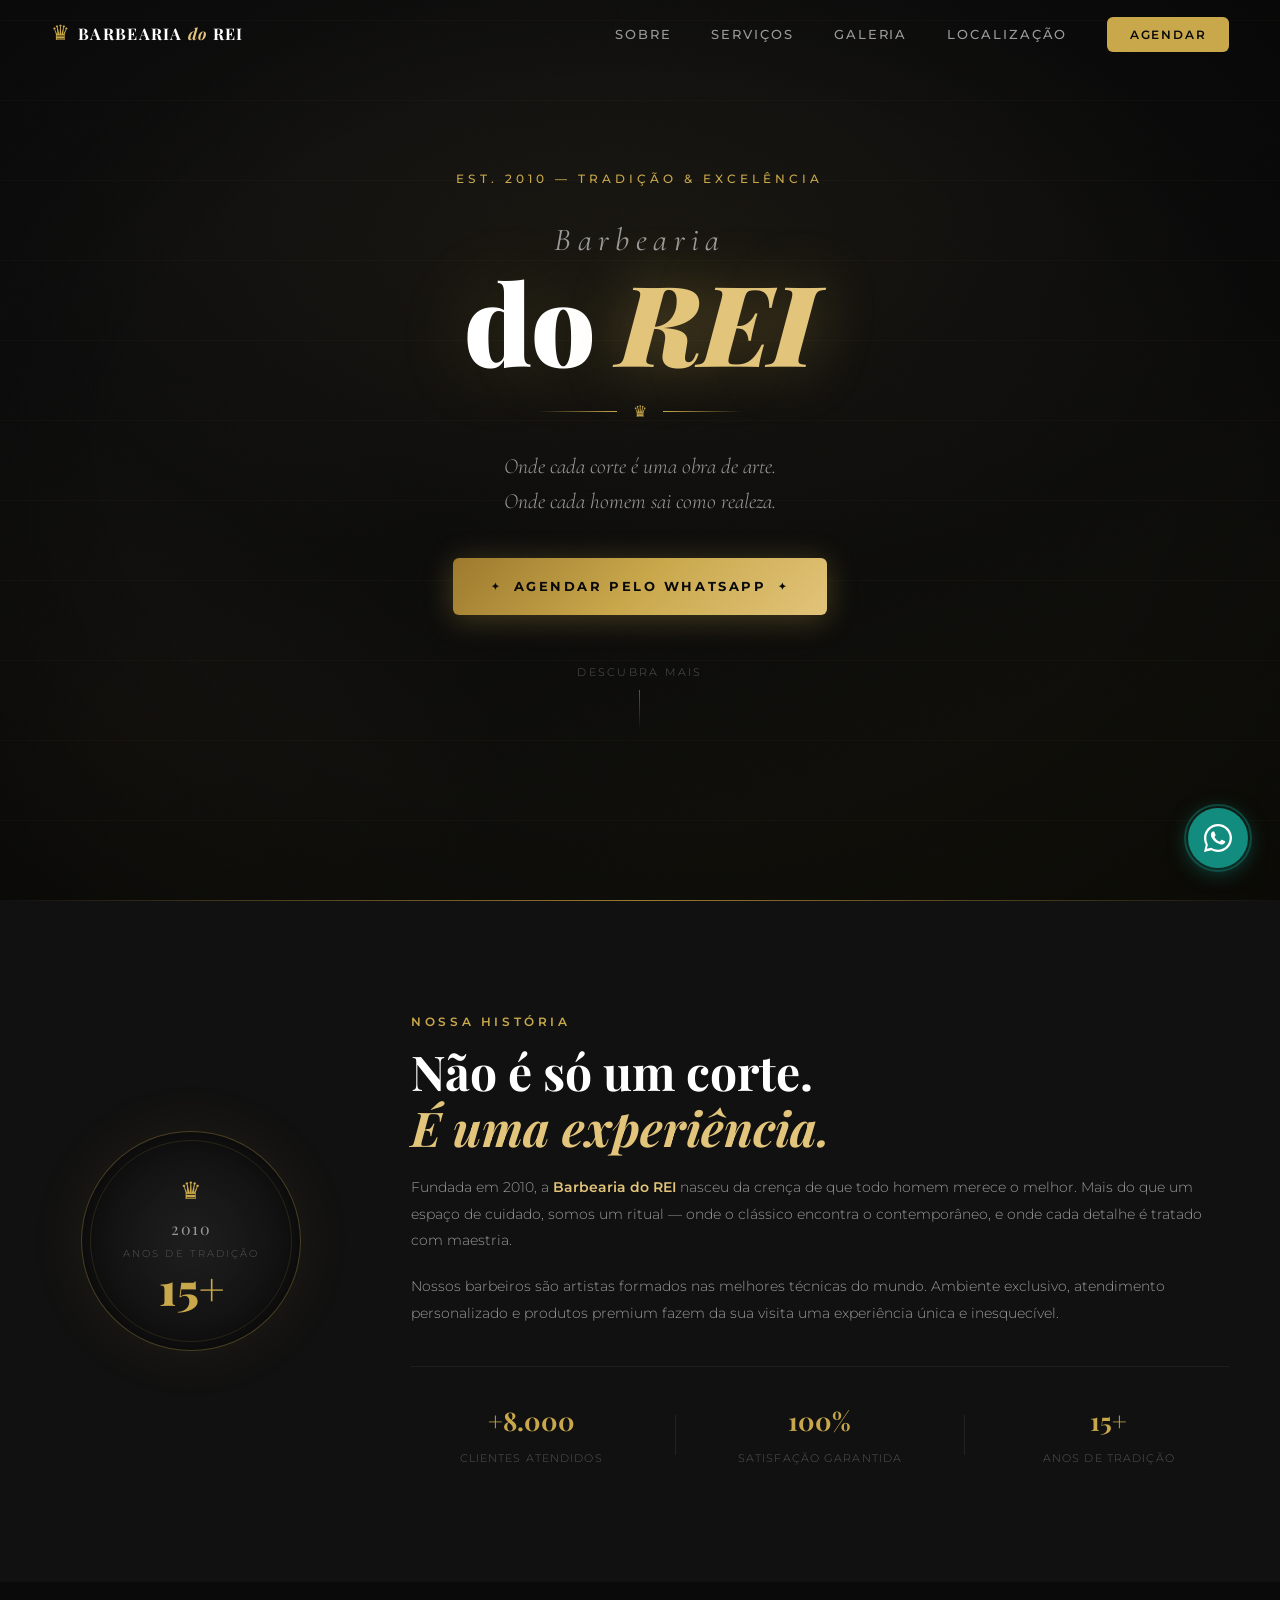
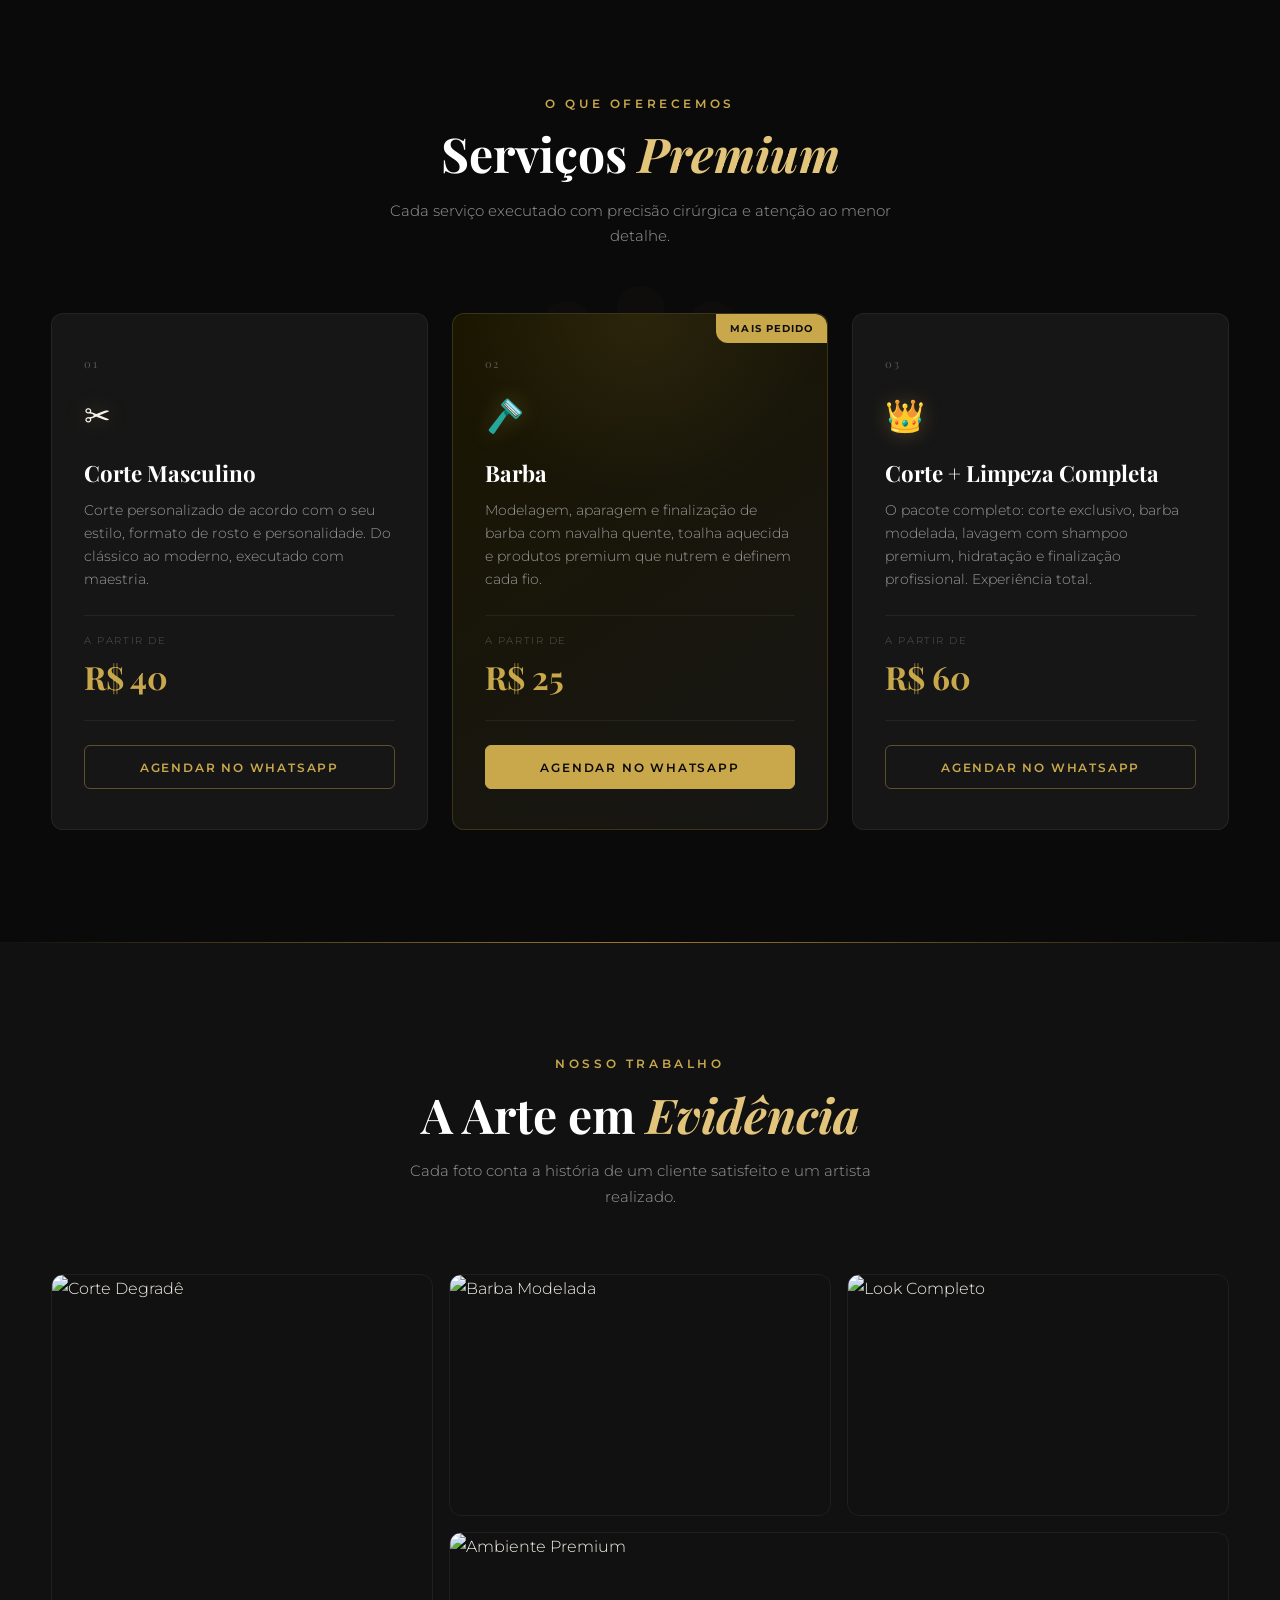
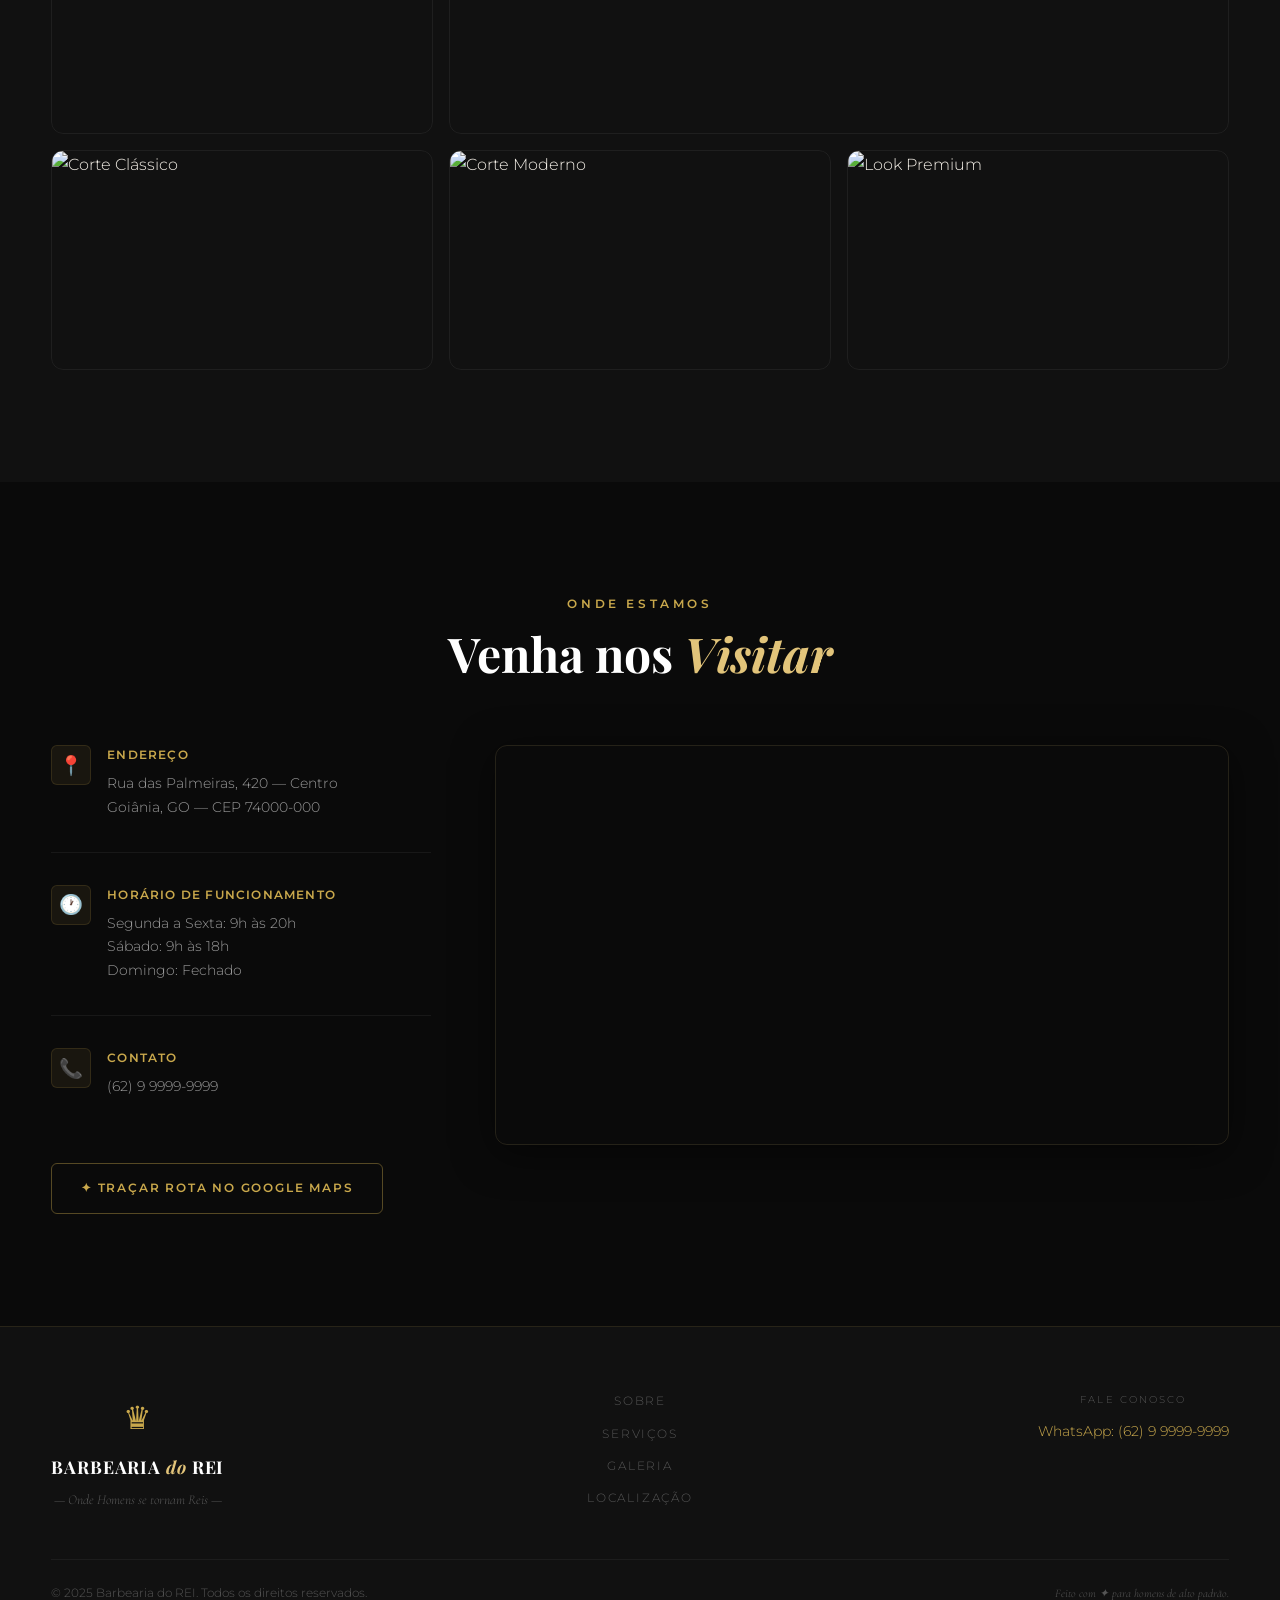
==== commit ea0da389: "galeria" ====
--- a/scripts/index.html
+++ b/scripts/index.html
@@ -182,49 +182,32 @@
       </div>
       <div class="gallery-grid">
         <div class="gallery-item g-tall">
-          <div class="gallery-placeholder gp-1">
-            <span class="gp-icon">✂</span>
-            <span class="gp-label">Corte Degradê</span>
-          </div>
-          <div class="gallery-overlay">
-            <span>Degradê Perfeito</span>
-          </div>
-        </div>
-        <div class="gallery-item">
-          <div class="gallery-placeholder gp-2">
-            <span class="gp-icon">🪒</span>
-            <span class="gp-label">Barba Modelada</span>
-          </div>
-          <div class="gallery-overlay">
-            <span>Barba de Rei</span>
-          </div>
-        </div>
-        <div class="gallery-item">
-          <div class="gallery-placeholder gp-3">
-            <span class="gp-icon">👑</span>
-            <span class="gp-label">Look Completo</span>
-          </div>
-          <div class="gallery-overlay">
-            <span>Transformação Total</span>
-          </div>
+          <img src="images/imagem 1.jpg" alt="Corte Degradê" loading="lazy" />
+          <div class="gallery-overlay"><span>Degradê Perfeito</span></div>
+        </div>
+        <div class="gallery-item">
+          <img src="images/imagem 2.jpg" alt="Barba Modelada" loading="lazy" />
+          <div class="gallery-overlay"><span>Barba de Rei</span></div>
+        </div>
+        <div class="gallery-item">
+          <img src="images/imagem 3.jpg" alt="Look Completo" loading="lazy" />
+          <div class="gallery-overlay"><span>Transformação Total</span></div>
         </div>
         <div class="gallery-item g-wide">
-          <div class="gallery-placeholder gp-4">
-            <span class="gp-icon">✦</span>
-            <span class="gp-label">Ambiente Premium</span>
-          </div>
-          <div class="gallery-overlay">
-            <span>Espaço Exclusivo</span>
-          </div>
-        </div>
-        <div class="gallery-item">
-          <div class="gallery-placeholder gp-5">
-            <span class="gp-icon">✂</span>
-            <span class="gp-label">Corte Clássico</span>
-          </div>
-          <div class="gallery-overlay">
-            <span>Estilo Atemporal</span>
-          </div>
+          <img src="images/imagem 4.jpg" alt="Ambiente Premium" loading="lazy" />
+          <div class="gallery-overlay"><span>Espaço Exclusivo</span></div>
+        </div>
+        <div class="gallery-item">
+          <img src="images/imagem 5.jpg" alt="Corte Clássico" loading="lazy" />
+          <div class="gallery-overlay"><span>Estilo Atemporal</span></div>
+        </div>
+        <div class="gallery-item">
+          <img src="images/imagem 6.jpg" alt="Corte Moderno" loading="lazy" />
+          <div class="gallery-overlay"><span>Corte Moderno</span></div>
+        </div>
+        <div class="gallery-item">
+          <img src="images/imagem 7.jpg" alt="Look Premium" loading="lazy" />
+          <div class="gallery-overlay"><span>Look Premium</span></div>
         </div>
       </div>
     </div>
--- a/scripts/style.css
+++ b/scripts/style.css
@@ -778,45 +778,22 @@
 .g-tall { grid-row: span 2; }
 .g-wide { grid-column: span 2; }
 
-.gallery-placeholder {
+.gallery-item img {
   width: 100%;
   height: 100%;
   min-height: 220px;
-  display: flex;
-  flex-direction: column;
-  align-items: center;
-  justify-content: center;
-  gap: 0.75rem;
+  object-fit: cover;
+  display: block;
   border-radius: var(--radius-md);
   border: 1px solid rgba(255,255,255,0.06);
-  transition: transform var(--transition);
-}
-
-.g-tall .gallery-placeholder { min-height: 460px; }
-.g-wide .gallery-placeholder { min-height: 180px; }
-
-.gallery-item:hover .gallery-placeholder { transform: scale(1.03); }
+  transition: transform 0.5s cubic-bezier(0.4,0,0.2,1);
+}
+
+.g-tall img { min-height: 460px; }
+.g-wide img { min-height: 180px; }
+
+.gallery-item:hover img { transform: scale(1.05); }
 .gallery-item:hover .gallery-overlay { opacity: 1; }
-
-.gp-1 { background: linear-gradient(145deg, #1a1200, #0f0f0f); }
-.gp-2 { background: linear-gradient(145deg, #0f0a00, #111); }
-.gp-3 { background: linear-gradient(145deg, #130e00, #0a0a0a); }
-.gp-4 { background: linear-gradient(145deg, #0a0800, #111); }
-.gp-5 { background: linear-gradient(145deg, #120d00, #0f0f0f); }
-
-.gp-icon {
-  font-size: 2.5rem;
-  opacity: 0.6;
-  display: block;
-  filter: drop-shadow(0 0 15px rgba(201,168,76,0.4));
-}
-
-.gp-label {
-  font-size: 0.7rem;
-  letter-spacing: 0.2em;
-  text-transform: uppercase;
-  color: var(--gray-600);
-}
 
 .gallery-overlay {
   position: absolute;
@@ -1137,7 +1114,7 @@
   }
   .g-tall { grid-row: auto; }
   .g-wide { grid-column: auto; }
-  .gallery-placeholder { min-height: 160px !important; }
+  .gallery-item img { min-height: 160px !important; }
 
   .sobre-stats {
     flex-direction: column;
@@ -1178,7 +1155,7 @@
 @media (max-width: 480px) {
   .gallery-grid { grid-template-columns: 1fr; }
   .g-wide, .g-tall { grid-column: auto; grid-row: auto; }
-  .gallery-placeholder { min-height: 140px !important; }
+  .gallery-item img { min-height: 200px !important; }
 
   .hero-title-main { font-size: clamp(3rem, 15vw, 5rem); }
 }
@@ -1199,4 +1176,4 @@
 
 .reveal-delay-1 { transition-delay: 0.1s; }
 .reveal-delay-2 { transition-delay: 0.2s; }
-.reveal-delay-3 { transition-delay: 0.3s; }
+.reveal-delay-3 { transition-delay: 0.3s; }
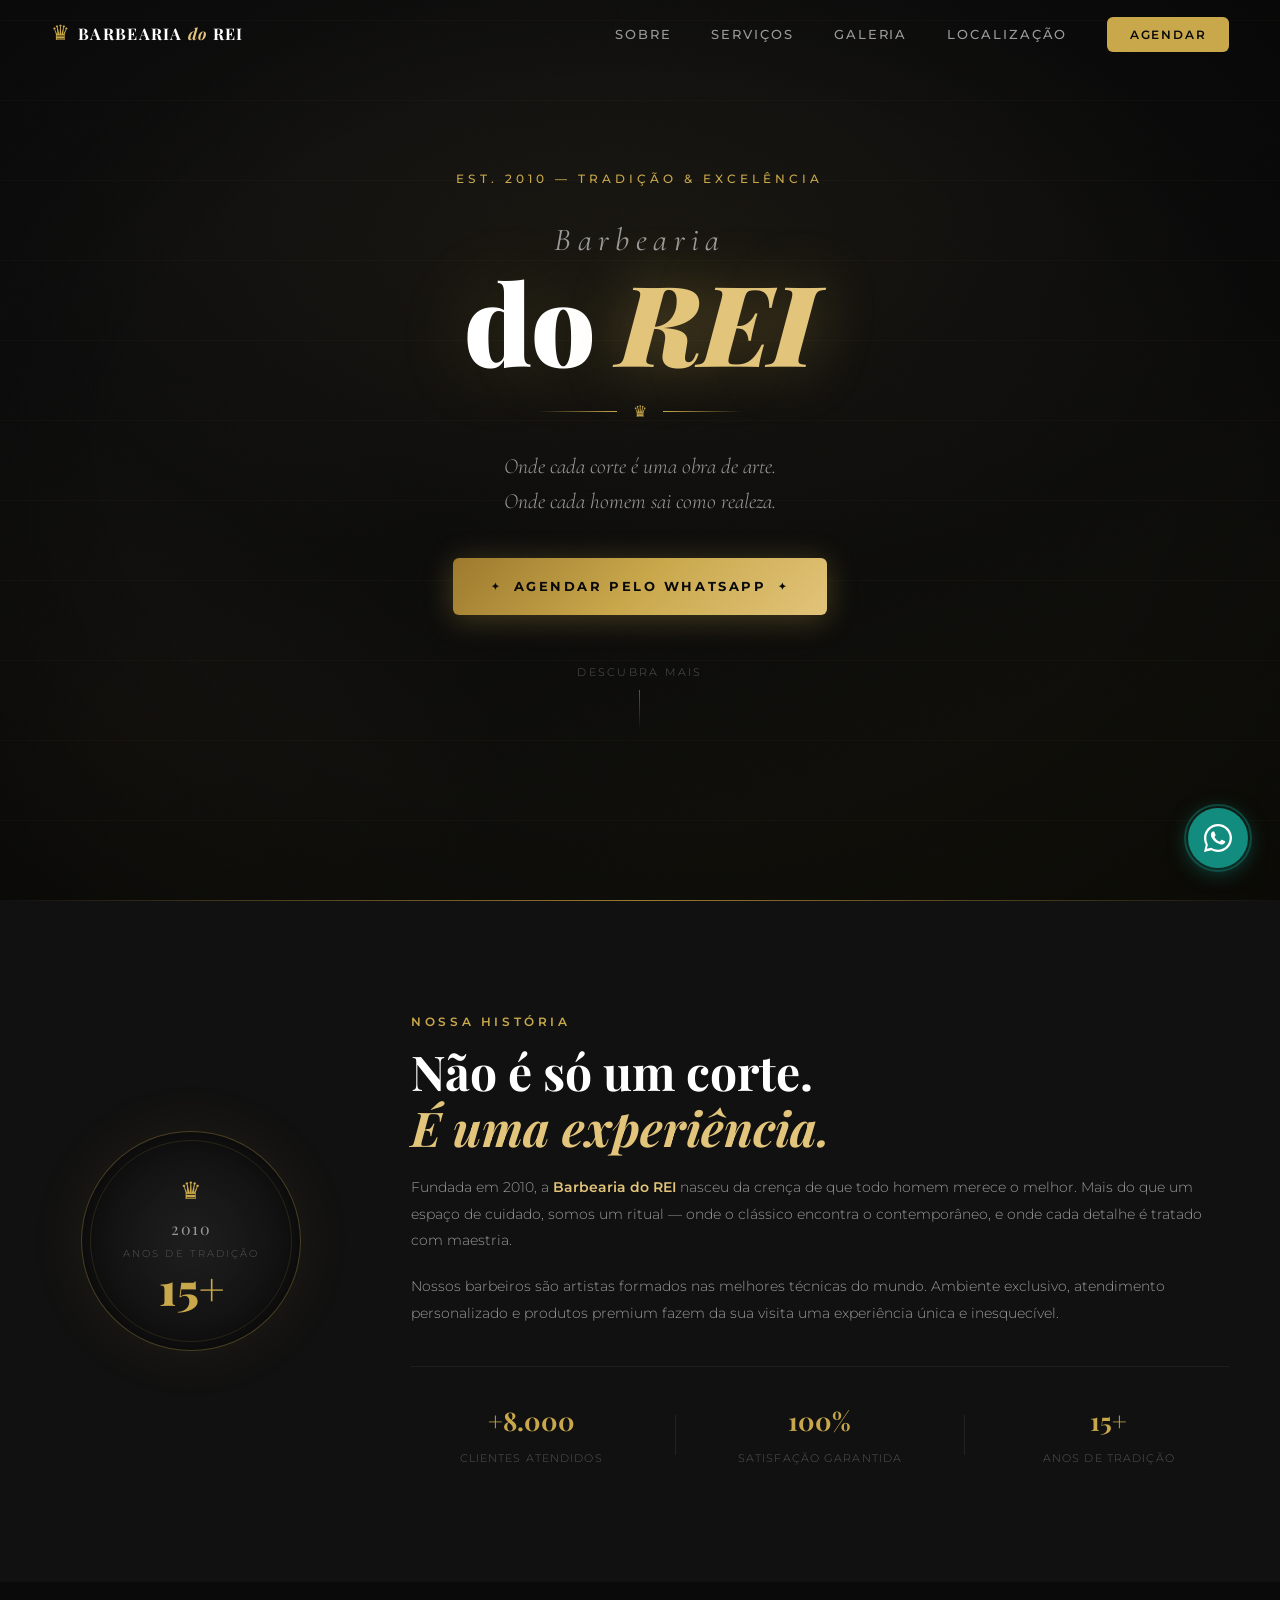
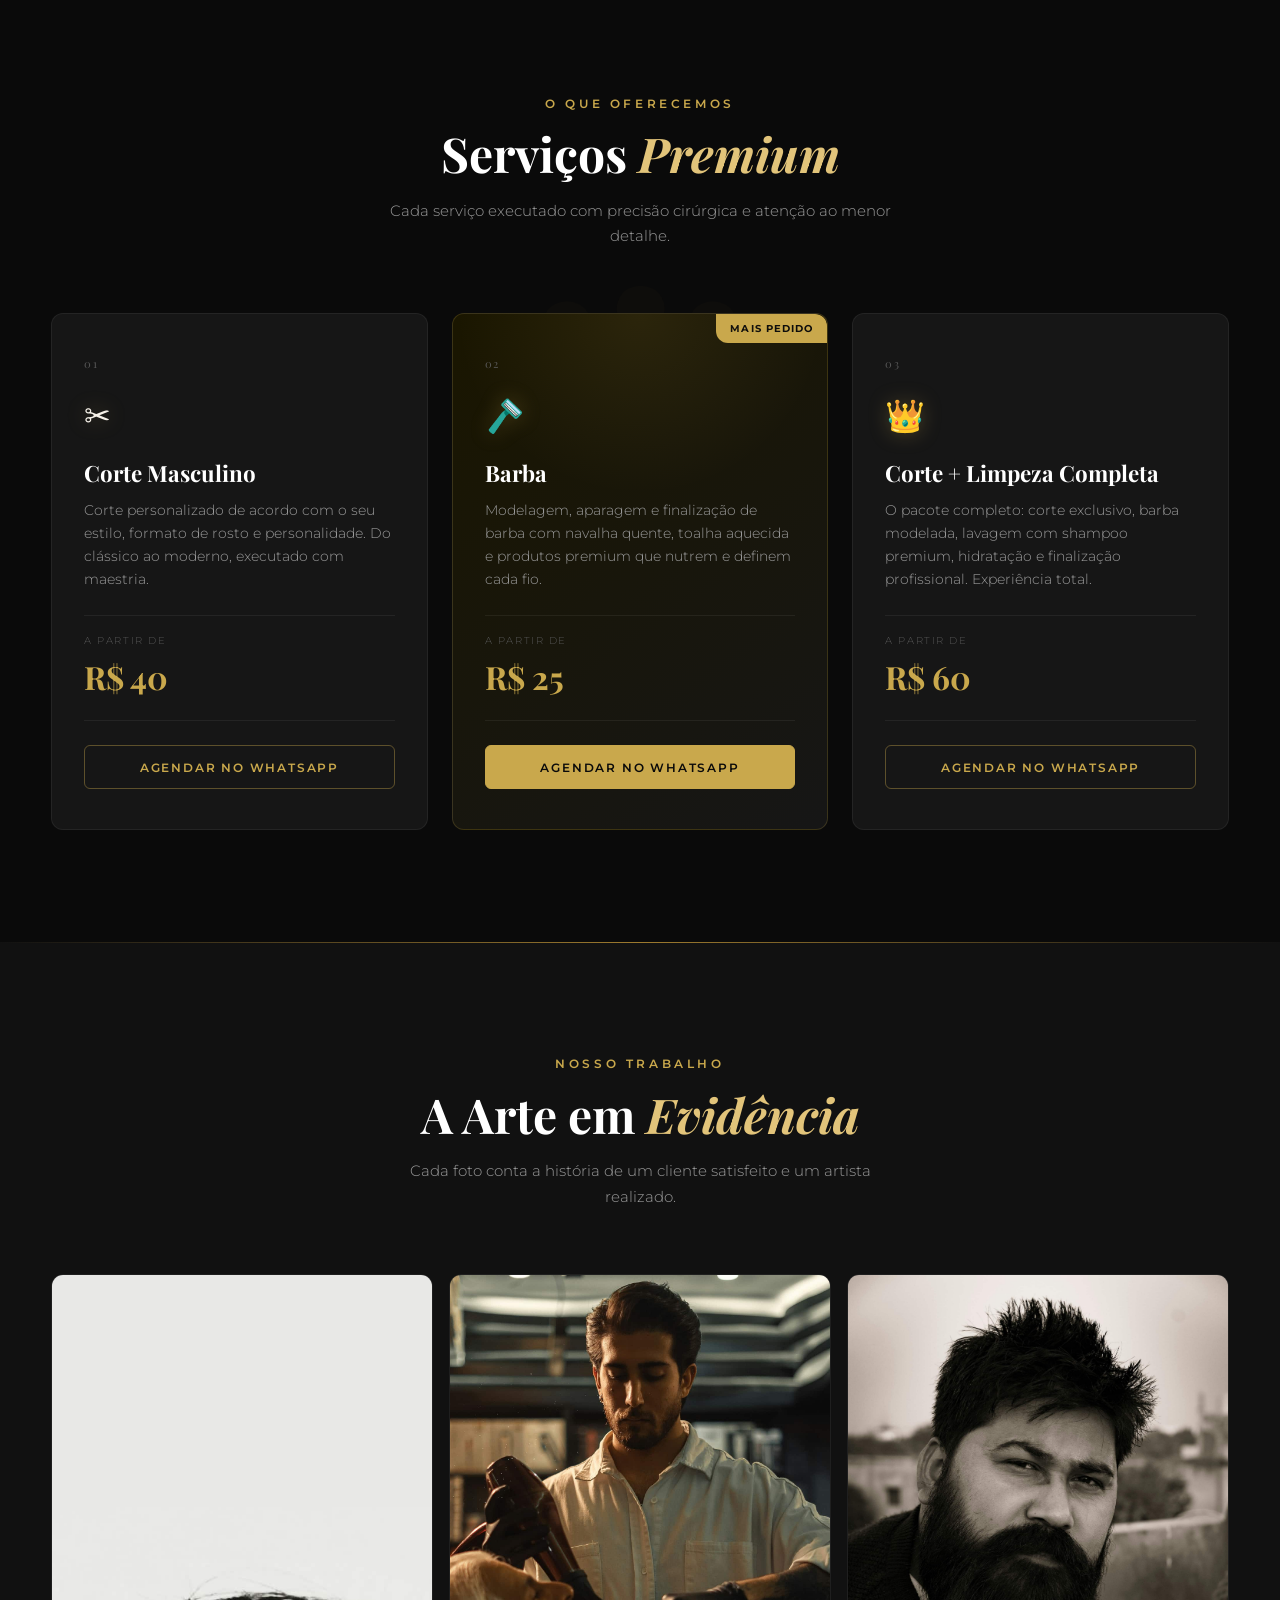
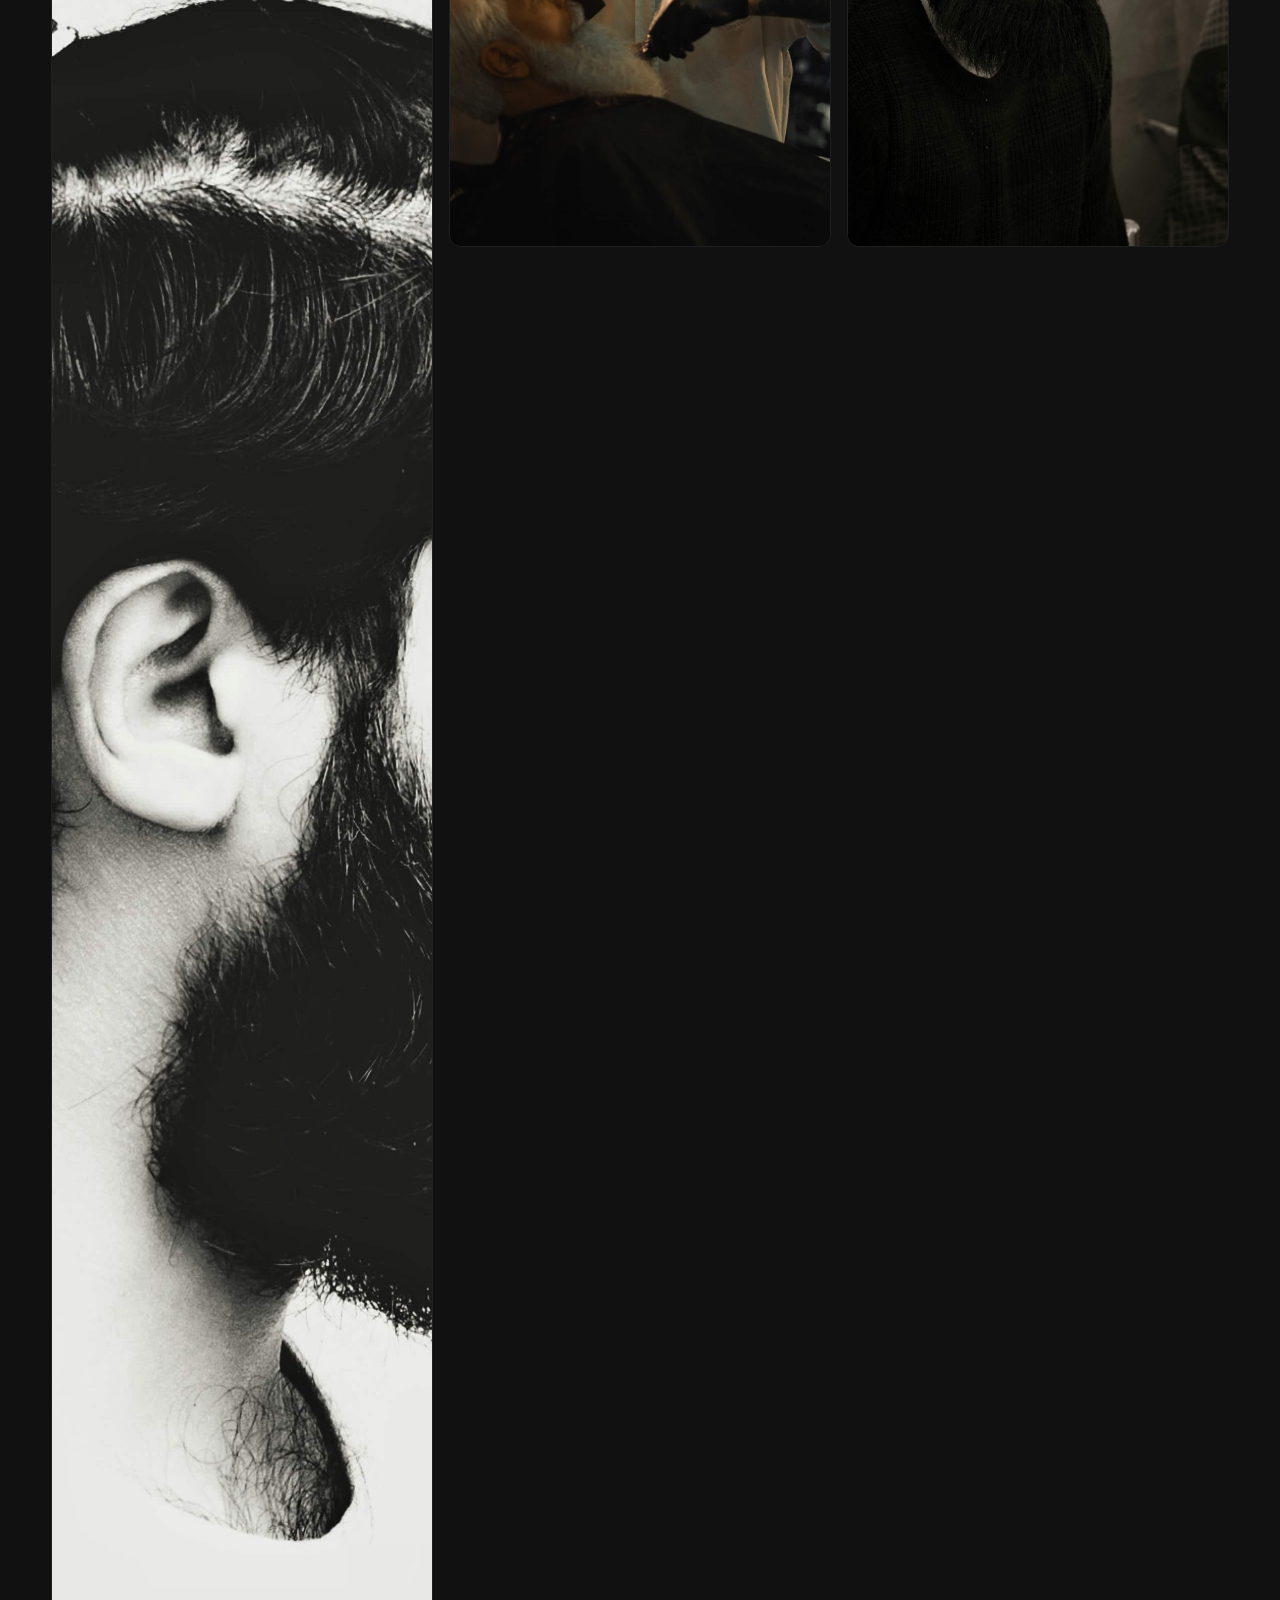
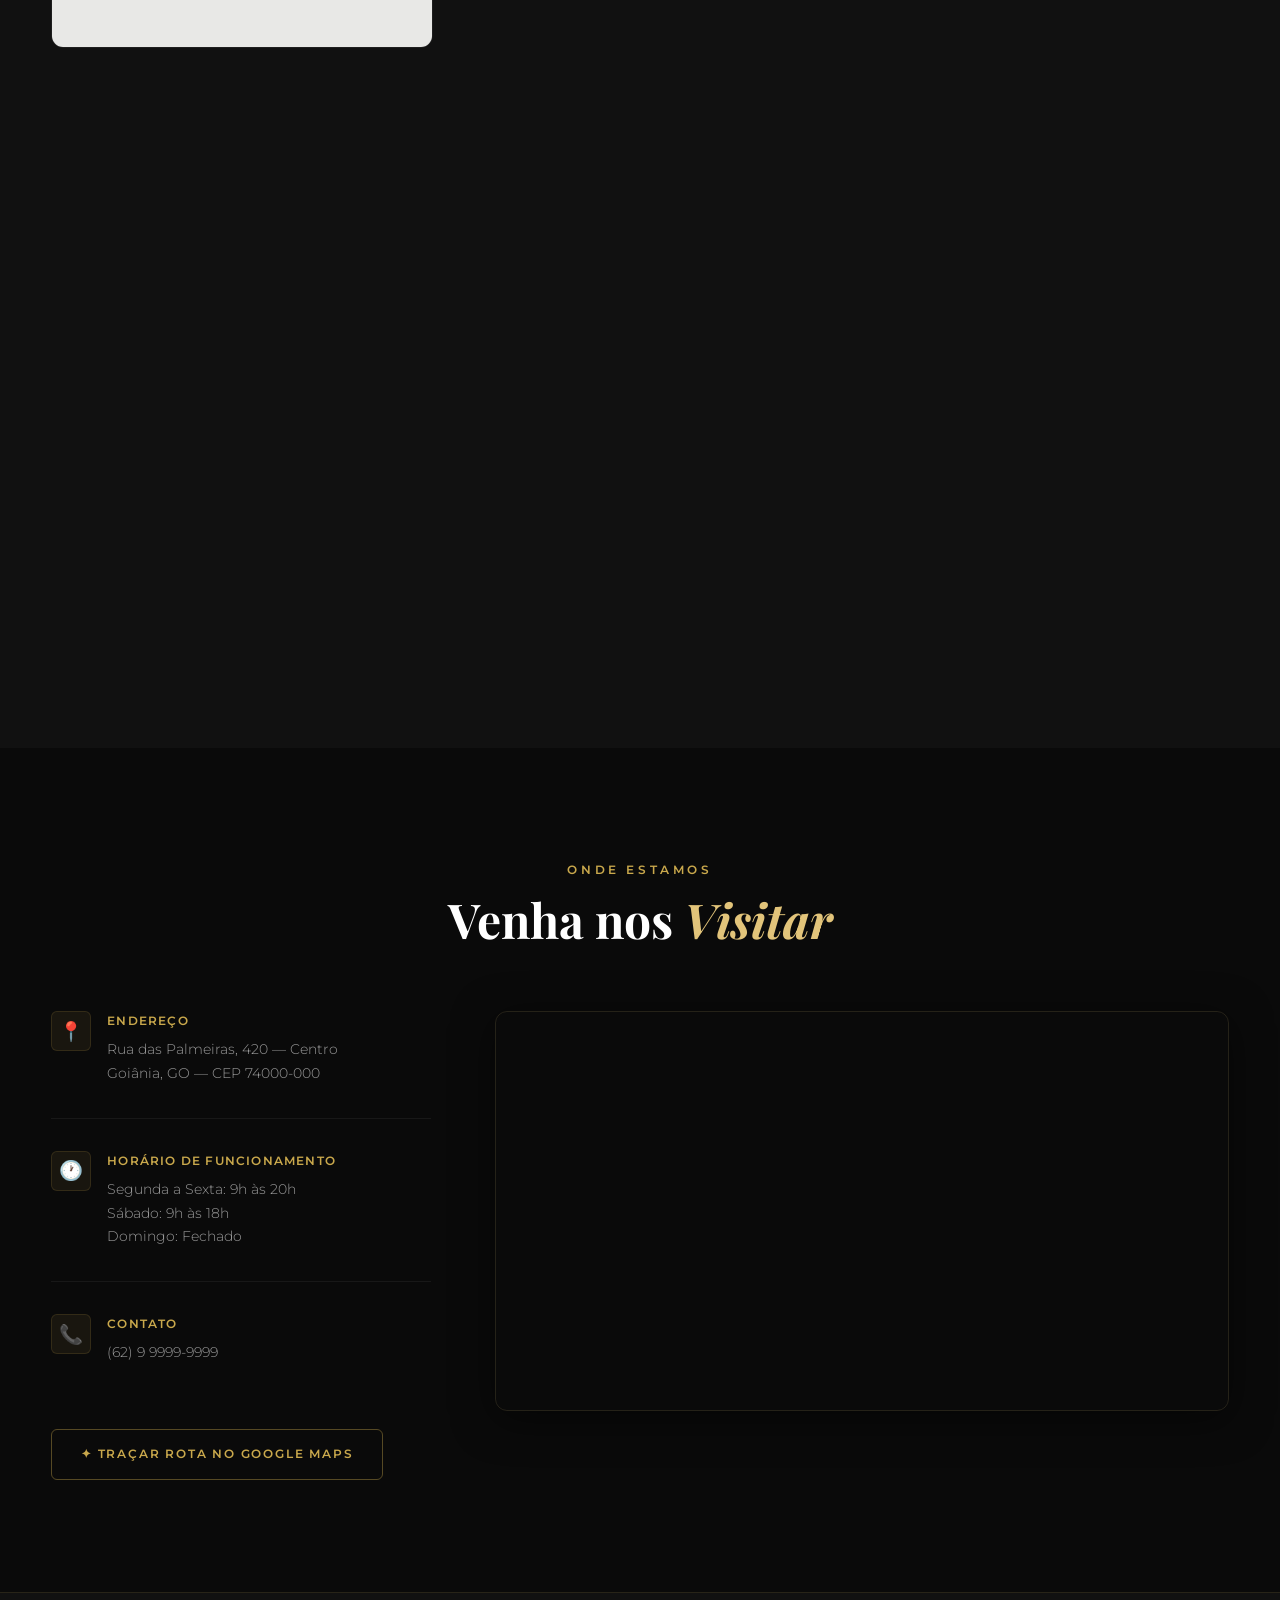
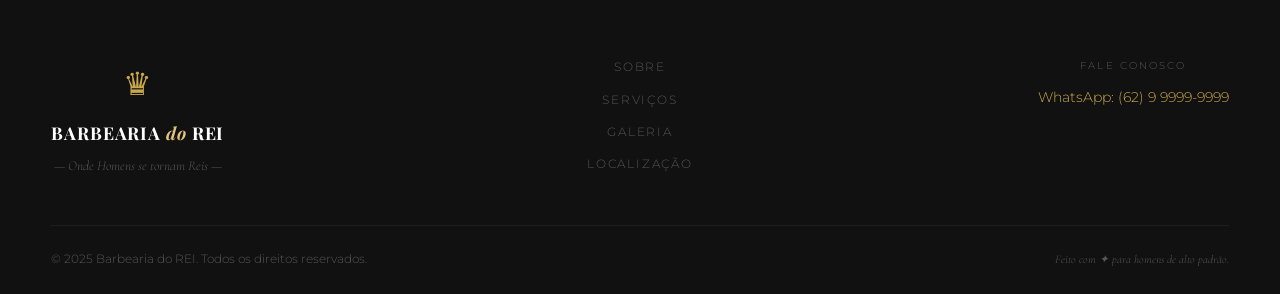
==== commit 98ebaf46: "galeria" ====
--- a/scripts/index.html
+++ b/scripts/index.html
@@ -182,31 +182,31 @@
       </div>
       <div class="gallery-grid">
         <div class="gallery-item g-tall">
-          <img src="images/imagem 1.jpg" alt="Corte Degradê" loading="lazy" />
+          <img src="../images/imagem-1.jpg" alt="Corte Degradê" loading="lazy" />
           <div class="gallery-overlay"><span>Degradê Perfeito</span></div>
         </div>
         <div class="gallery-item">
-          <img src="images/imagem 2.jpg" alt="Barba Modelada" loading="lazy" />
+          <img src="../images/imagem-2.jpg" alt="Barba Modelada" loading="lazy" />
           <div class="gallery-overlay"><span>Barba de Rei</span></div>
         </div>
         <div class="gallery-item">
-          <img src="images/imagem 3.jpg" alt="Look Completo" loading="lazy" />
+          <img src="../images/imagem-3.jpg" alt="Look Completo" loading="lazy" />
           <div class="gallery-overlay"><span>Transformação Total</span></div>
         </div>
         <div class="gallery-item g-wide">
-          <img src="images/imagem 4.jpg" alt="Ambiente Premium" loading="lazy" />
+          <img src="../images/imagem-4.jpg" alt="Ambiente Premium" loading="lazy" />
           <div class="gallery-overlay"><span>Espaço Exclusivo</span></div>
         </div>
         <div class="gallery-item">
-          <img src="images/imagem 5.jpg" alt="Corte Clássico" loading="lazy" />
+          <img src="../images/imagem-5.jpg" alt="Corte Clássico" loading="lazy" />
           <div class="gallery-overlay"><span>Estilo Atemporal</span></div>
         </div>
         <div class="gallery-item">
-          <img src="images/imagem 6.jpg" alt="Corte Moderno" loading="lazy" />
+          <img src="../images/imagem-6.jpg" alt="Corte Moderno" loading="lazy" />
           <div class="gallery-overlay"><span>Corte Moderno</span></div>
         </div>
         <div class="gallery-item">
-          <img src="images/imagem 7.jpg" alt="Look Premium" loading="lazy" />
+          <img src="../images/imagem-7.jpg" alt="Look Premium" loading="lazy" />
           <div class="gallery-overlay"><span>Look Premium</span></div>
         </div>
       </div>
